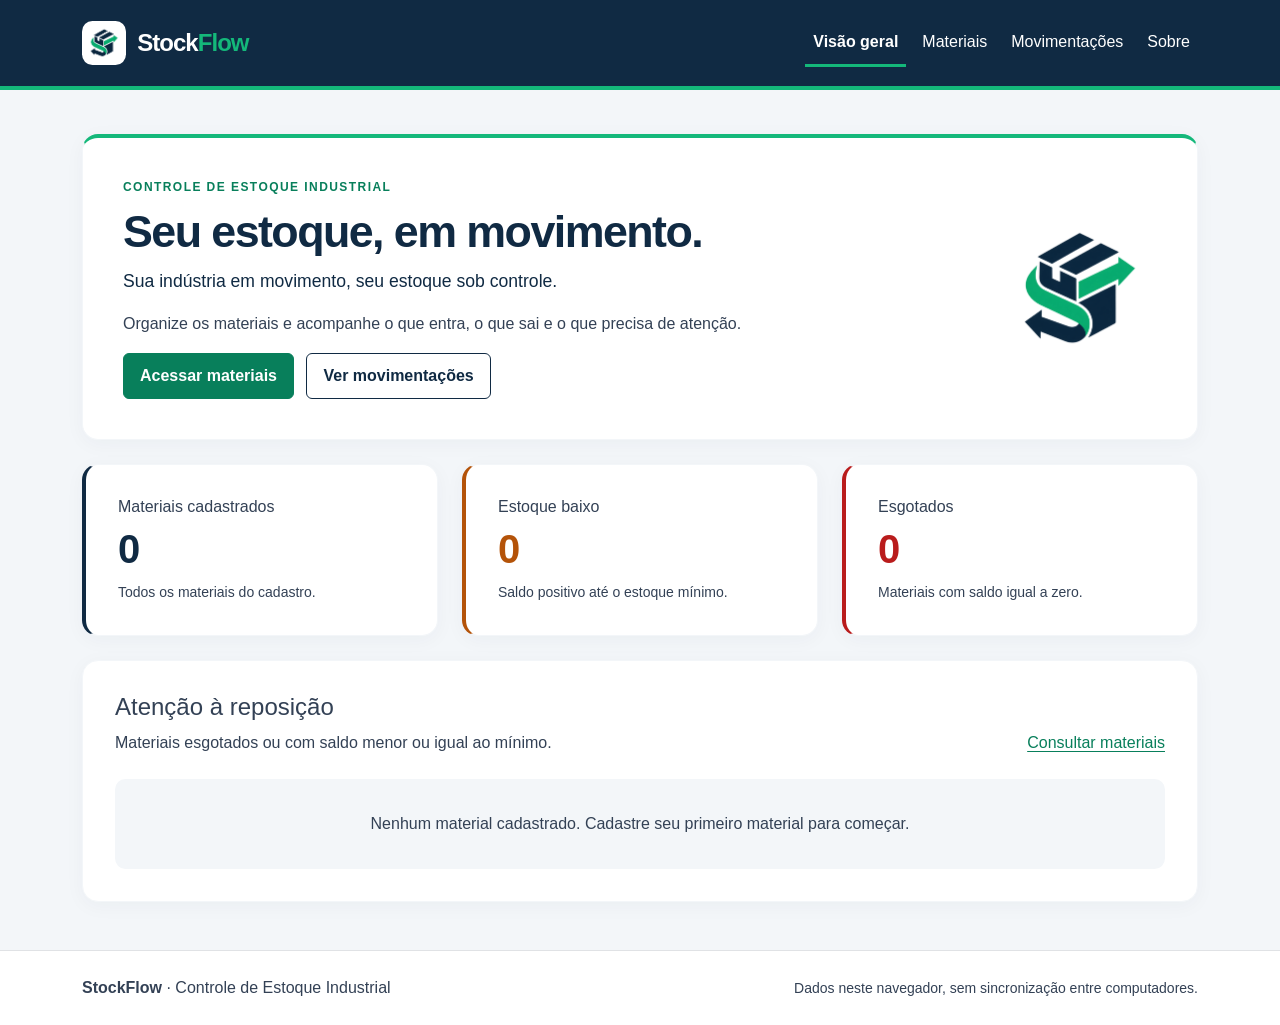
==== index.html @ 012e8b85 "feat: adiciona indicadores, alertas e carrossel de recursos" ====
<!DOCTYPE html>
<html lang="pt-BR">
<head>
    <meta charset="UTF-8">
    <meta name="viewport" content="width=device-width, initial-scale=1.0">
    <meta name="description" content="StockFlow: acompanhe os materiais e as necessidades de reposição do estoque industrial.">
    <title>Visão geral | StockFlow</title>
    <link rel="icon" type="image/png" href="images/symbol-stockflow.png">
    <link href="https://cdn.jsdelivr.net/npm/bootstrap@5.3.8/dist/css/bootstrap.min.css" rel="stylesheet" integrity="sha384-sRIl4kxILFvY47J16cr9ZwB07vP4J8+LH7qKQnuqkuIAvNWLzeN8tE5YBujZqJLB" crossorigin="anonymous">
    <link rel="stylesheet" href="style.css">
    <script src="https://cdn.jsdelivr.net/npm/bootstrap@5.3.8/dist/js/bootstrap.bundle.min.js" integrity="sha384-FKyoEForCGlyvwx9Hj09JcYn3nv7wiPVlz7YYwJrWVcXK/BmnVDxM+D2scQbITxI" crossorigin="anonymous" defer></script>
    <script src="script.js" defer></script>
</head>
<body>
    <a class="atalho-conteudo" href="#conteudo">Ir para o conteúdo</a>
    <header class="cabecalho">
        <nav class="navbar navbar-expand-md" data-bs-theme="dark" aria-label="Navegação principal">
            <div class="container">
                <a class="navbar-brand marca" href="index.html" aria-label="StockFlow: página inicial">
                    <img src="images/symbol-stockflow.png" alt="" width="44" height="44">
                    <span>Stock<span class="marca-destaque">Flow</span></span>
                </a>
                <button class="navbar-toggler" type="button" data-bs-toggle="collapse" data-bs-target="#menu-principal" aria-controls="menu-principal" aria-expanded="false" aria-label="Abrir ou fechar menu">
                    <span class="navbar-toggler-icon"></span>
                </button>
                <div class="collapse navbar-collapse" id="menu-principal">
                    <ul class="navbar-nav ms-auto gap-md-2">
                        <li class="nav-item"><a class="nav-link" href="index.html">Visão geral</a></li>
                        <li class="nav-item"><a class="nav-link" href="materials.html">Materiais</a></li>
                        <li class="nav-item"><a class="nav-link" href="movements.html">Movimentações</a></li>
                        <li class="nav-item"><a class="nav-link" href="about.html">Sobre</a></li>
                    </ul>
                </div>
            </div>
        </nav>
    </header>
    <main class="container conteudo-principal" id="conteudo" tabindex="-1">
        <div class="mensagem mb-4" id="mensagem-sistema" role="alert" hidden></div>
        <noscript><p class="mensagem mensagem-erro">Ative o JavaScript para utilizar os formulários e consultar o estoque. O menu em telas pequenas também depende de JavaScript.</p></noscript>
        <section class="painel apresentacao mb-4" aria-labelledby="titulo-pagina">
            <div>
                <p class="identificador">Controle de estoque industrial</p>
                <h1 id="titulo-pagina">Seu estoque, em movimento.</h1>
                <p class="slogan">Sua indústria em movimento, seu estoque sob controle.</p>
                <p class="texto-secundario">Organize os materiais e acompanhe o que entra, o que sai e o que precisa de atenção.</p>
                <a class="btn btn-primary" href="materials.html">Acessar materiais</a>
                <a class="btn btn-outline-primary ms-sm-2" href="movements.html">Ver movimentações</a>
            </div>
            <img class="simbolo-apresentacao" src="images/symbol-stockflow.png" alt="" width="156" height="156">
        </section>
        <section class="row g-4 mb-4" aria-label="Indicadores de materiais">
            <div class="col-md-4">
                <article class="painel indicador h-100">
                    <h2 class="h6">Materiais cadastrados</h2>
                    <p class="valor-indicador" id="total-materiais">0</p>
                    <p class="small mb-0">Todos os materiais do cadastro.</p>
                </article>
            </div>
            <div class="col-md-4">
                <article class="painel indicador indicador-alerta h-100">
                    <h2 class="h6">Estoque baixo</h2>
                    <p class="valor-indicador" id="total-baixos">0</p>
                    <p class="small mb-0">Saldo positivo até o estoque mínimo.</p>
                </article>
            </div>
            <div class="col-md-4">
                <article class="painel indicador indicador-erro h-100">
                    <h2 class="h6">Esgotados</h2>
                    <p class="valor-indicador" id="total-esgotados">0</p>
                    <p class="small mb-0">Materiais com saldo igual a zero.</p>
                </article>
            </div>
        </section>
        <section class="painel" aria-labelledby="titulo-acompanhamento">
            <div class="cabecalho-painel">
                <div>
                    <h2 class="h4" id="titulo-acompanhamento">Atenção à reposição</h2>
                    <p class="texto-secundario mb-0">Materiais esgotados ou com saldo menor ou igual ao mínimo.</p>
                </div>
                <a href="materials.html">Consultar materiais</a>
            </div>
            <p class="estado-vazio" id="vazio-reposicao">Nenhum material cadastrado. Cadastre seu primeiro material para começar.</p>
            <div class="table-responsive" id="tabela-reposicao" role="region" aria-label="Materiais que precisam de reposição; role horizontalmente em telas pequenas" tabindex="0" hidden>
                <table class="table align-middle mb-0">
                    <caption class="visually-hidden">Materiais com necessidade de reposição, com suas respectivas unidades.</caption>
                    <thead>
                        <tr>
                            <th scope="col">Código</th>
                            <th scope="col">Material</th>
                            <th scope="col" class="text-end">Saldo</th>
                            <th scope="col" class="text-end">Mínimo</th>
                            <th scope="col">Unidade</th>
                            <th scope="col">Situação</th>
                        </tr>
                    </thead>
                    <tbody id="lista-reposicao"></tbody>
                </table>
            </div>
        </section>
    </main>
    <footer class="rodape">
        <div class="container rodape-conteudo">
            <p class="mb-0"><strong>StockFlow</strong> · Controle de Estoque Industrial</p>
            <p class="small mb-0">Dados neste navegador, sem sincronização entre computadores.</p>
        </div>
    </footer>
</body>
</html>
---- style.css ----
:root {
    --cor-primaria: #102A43;
    --cor-destaque: #14B87A;
    --cor-botao: #087F5B;
    --cor-superficie: #FFFFFF;
    --cor-fundo: #F3F6F9;
    --cor-texto: #334155;
    --cor-alerta: #B45309;
    --cor-erro: #B91C1C;
}

body {
    display: flex;
    flex-direction: column;
    min-height: 100vh;
    margin: 0;
    background-color: var(--cor-fundo);
    color: var(--cor-texto);
    font-family: Arial, Helvetica, sans-serif;
    line-height: 1.6;
}

main {
    flex: 1;
}

h1,
h2,
h3 {
    color: var(--cor-primaria);
    font-weight: 700;
}

h1 {
    font-size: clamp(2rem, 4vw, 2.8rem);
    letter-spacing: -0.035em;
}

a {
    color: var(--cor-botao);
    text-underline-offset: 0.2em;
}

a:hover {
    color: var(--cor-primaria);
}

/* O foco precisa continuar visível em links, botões e campos. */
a:focus-visible,
button:focus-visible,
input:focus-visible,
select:focus-visible,
textarea:focus-visible,
[tabindex="0"]:focus-visible {
    outline: 3px solid var(--cor-primaria);
    outline-offset: 4px;
}

.cabecalho {
    background-color: var(--cor-primaria);
    border-bottom: 4px solid var(--cor-destaque);
}

.navbar {
    min-height: 86px;
}

.marca {
    display: inline-flex;
    align-items: center;
    gap: 0.7rem;
    color: var(--cor-superficie);
    font-size: 1.5rem;
    font-weight: 700;
    letter-spacing: -0.04em;
}

.marca img {
    padding: 0.2rem;
    background-color: var(--cor-superficie);
    border-radius: 0.65rem;
    object-fit: contain;
}

.marca-destaque {
    color: var(--cor-destaque);
}

.cabecalho .nav-link {
    padding: 0.6rem 0.85rem;
    color: var(--cor-superficie);
    border-bottom: 3px solid transparent;
}

.cabecalho .nav-link:hover,
.cabecalho .nav-link.active {
    color: var(--cor-superficie);
    border-bottom-color: var(--cor-destaque);
}

.cabecalho .nav-link.active {
    font-weight: 700;
}

.cabecalho a:focus-visible,
.cabecalho button:focus-visible {
    outline-color: var(--cor-superficie);
}

.conteudo-principal {
    padding-top: 2.75rem;
    padding-bottom: 3rem;
}

.titulo-secao {
    margin-bottom: 1.75rem;
}

.painel {
    padding: 2rem;
    background-color: var(--cor-superficie);
    border: 1px solid var(--cor-fundo);
    border-radius: 1rem;
    box-shadow: 0 4px 20px color-mix(in srgb, var(--cor-primaria) 4%, transparent);
}

.apresentacao {
    display: flex;
    align-items: center;
    justify-content: space-between;
    gap: 2rem;
    padding: 2.5rem;
    border-top: 4px solid var(--cor-destaque);
}

.apresentacao > div {
    max-width: 740px;
}

.simbolo-apresentacao {
    flex-shrink: 0;
    object-fit: contain;
}

.identificador {
    margin-bottom: 0.5rem;
    color: var(--cor-botao);
    font-size: 0.75rem;
    font-weight: 700;
    letter-spacing: 0.12em;
    text-transform: uppercase;
}

.slogan {
    color: var(--cor-primaria);
    font-size: 1.1rem;
}

.texto-secundario,
.form-text {
    color: var(--cor-texto);
}

.btn-primary {
    --bs-btn-color: var(--cor-superficie);
    --bs-btn-bg: var(--cor-botao);
    --bs-btn-border-color: var(--cor-botao);
    --bs-btn-hover-color: var(--cor-superficie);
    --bs-btn-hover-bg: var(--cor-primaria);
    --bs-btn-hover-border-color: var(--cor-primaria);
    --bs-btn-active-color: var(--cor-superficie);
    --bs-btn-active-bg: var(--cor-primaria);
    --bs-btn-active-border-color: var(--cor-primaria);
}

.btn-outline-primary {
    --bs-btn-color: var(--cor-primaria);
    --bs-btn-border-color: var(--cor-primaria);
    --bs-btn-hover-color: var(--cor-superficie);
    --bs-btn-hover-bg: var(--cor-primaria);
    --bs-btn-hover-border-color: var(--cor-primaria);
    --bs-btn-active-color: var(--cor-superficie);
    --bs-btn-active-bg: var(--cor-primaria);
    --bs-btn-active-border-color: var(--cor-primaria);
}

.btn {
    padding: 0.65rem 1rem;
    font-weight: 600;
}

.btn-sm {
    padding: 0.35rem 0.75rem;
}

.logomarca-completa {
    display: block;
    width: 100%;
    max-width: 600px;
    height: auto;
    margin-bottom: 2rem;
}

.numero-secao {
    margin-bottom: 0.5rem;
    color: var(--cor-botao);
    font-size: 1.5rem;
    font-weight: 700;
}

/* Mensagens e situações combinam texto com cor. */
.mensagem {
    padding: 1rem 1.25rem;
    border: 1px solid currentColor;
    border-radius: 0.6rem;
    background-color: var(--cor-superficie);
    overflow-wrap: anywhere;
}

.mensagem-erro {
    color: var(--cor-erro);
}

.mensagem-sucesso {
    color: var(--cor-botao);
}

.cabecalho-painel {
    display: flex;
    align-items: flex-end;
    justify-content: space-between;
    gap: 1.5rem;
    flex-wrap: wrap;
    margin-bottom: 1.5rem;
}

.campo-pesquisa {
    width: 100%;
    max-width: 340px;
}

.estado-vazio {
    margin: 0;
    padding: 2rem 1rem;
    background-color: var(--cor-fundo);
    border-radius: 0.65rem;
    text-align: center;
}

.table {
    --bs-table-color: var(--cor-texto);
    --bs-table-bg: var(--cor-superficie);
    --bs-table-border-color: var(--cor-fundo);
    min-width: 760px;
}

.table thead th {
    padding: 0.9rem;
    background-color: var(--cor-fundo);
    color: var(--cor-primaria);
    white-space: nowrap;
    font-size: 0.85rem;
}

.table td {
    padding: 1rem 0.9rem;
    max-width: 300px;
    overflow-wrap: anywhere;
}

.situacao {
    display: inline-block;
    padding: 0.2rem 0.65rem;
    border: 1px solid currentColor;
    border-radius: 2rem;
    font-size: 0.8rem;
    font-weight: 700;
    white-space: nowrap;
}

.situacao-disponivel {
    color: var(--cor-botao);
}

.situacao-baixo {
    color: var(--cor-alerta);
}

.situacao-esgotado {
    color: var(--cor-erro);
}

.form-label {
    color: var(--cor-primaria);
    font-weight: 600;
}

.form-control,
.form-select {
    padding: 0.65rem 0.8rem;
    color: var(--cor-texto);
    border-color: color-mix(in srgb, var(--cor-texto) 40%, var(--cor-superficie));
}

.form-control:focus,
.form-select:focus {
    border-color: var(--cor-botao);
    box-shadow: 0 0 0 0.2rem color-mix(in srgb, var(--cor-botao) 18%, transparent);
}

.rodape {
    padding: 1.5rem 0;
    background-color: var(--cor-superficie);
    border-top: 1px solid color-mix(in srgb, var(--cor-texto) 15%, transparent);
}

.indicador {
    border-left: 4px solid var(--cor-primaria);
}

.valor-indicador {
    margin: 0.5rem 0;
    color: var(--cor-primaria);
    font-size: 2.5rem;
    font-weight: 700;
    line-height: 1.2;
}

.indicador-alerta {
    border-left-color: var(--cor-alerta);
}

.indicador-alerta .valor-indicador {
    color: var(--cor-alerta);
}

.indicador-erro {
    border-left-color: var(--cor-erro);
}

.indicador-erro .valor-indicador {
    color: var(--cor-erro);
}

.slide-recurso {
    display: flex;
    flex-direction: column;
    justify-content: center;
    min-height: 245px;
    padding: 2rem;
    background-color: var(--cor-fundo);
    border-left: 4px solid var(--cor-destaque);
    border-radius: 0.75rem;
}

.slide-recurso p:last-child {
    max-width: 760px;
    margin-bottom: 0;
}

.controles-carrossel {
    display: flex;
    align-items: center;
    justify-content: space-between;
    gap: 1rem;
    margin-top: 1.25rem;
}

.rodape-conteudo {
    display: flex;
    justify-content: space-between;
    align-items: center;
    gap: 1rem;
    flex-wrap: wrap;
}

.atalho-conteudo {
    position: fixed;
    top: 1rem;
    left: 1rem;
    z-index: 1100;
    padding: 0.75rem 1rem;
    background-color: var(--cor-superficie);
    color: var(--cor-primaria);
    transform: translateY(-200%);
}

.atalho-conteudo:focus {
    transform: translateY(0);
}

@media (max-width: 767.98px) {
    .conteudo-principal {
        padding-top: 1.75rem;
        padding-bottom: 2rem;
    }

    .painel,
    .apresentacao {
        padding: 1.25rem;
    }

    .apresentacao {
        align-items: flex-start;
    }

    .simbolo-apresentacao {
        display: none;
    }

    .navbar-collapse {
        padding-top: 1rem;
        padding-bottom: 0.5rem;
    }

    .rodape-conteudo {
        flex-direction: column;
        align-items: flex-start;
        gap: 0.5rem;
    }
}

@media (max-width: 399.98px) {
    .apresentacao .btn {
        display: block;
        margin-top: 0.75rem;
    }
}
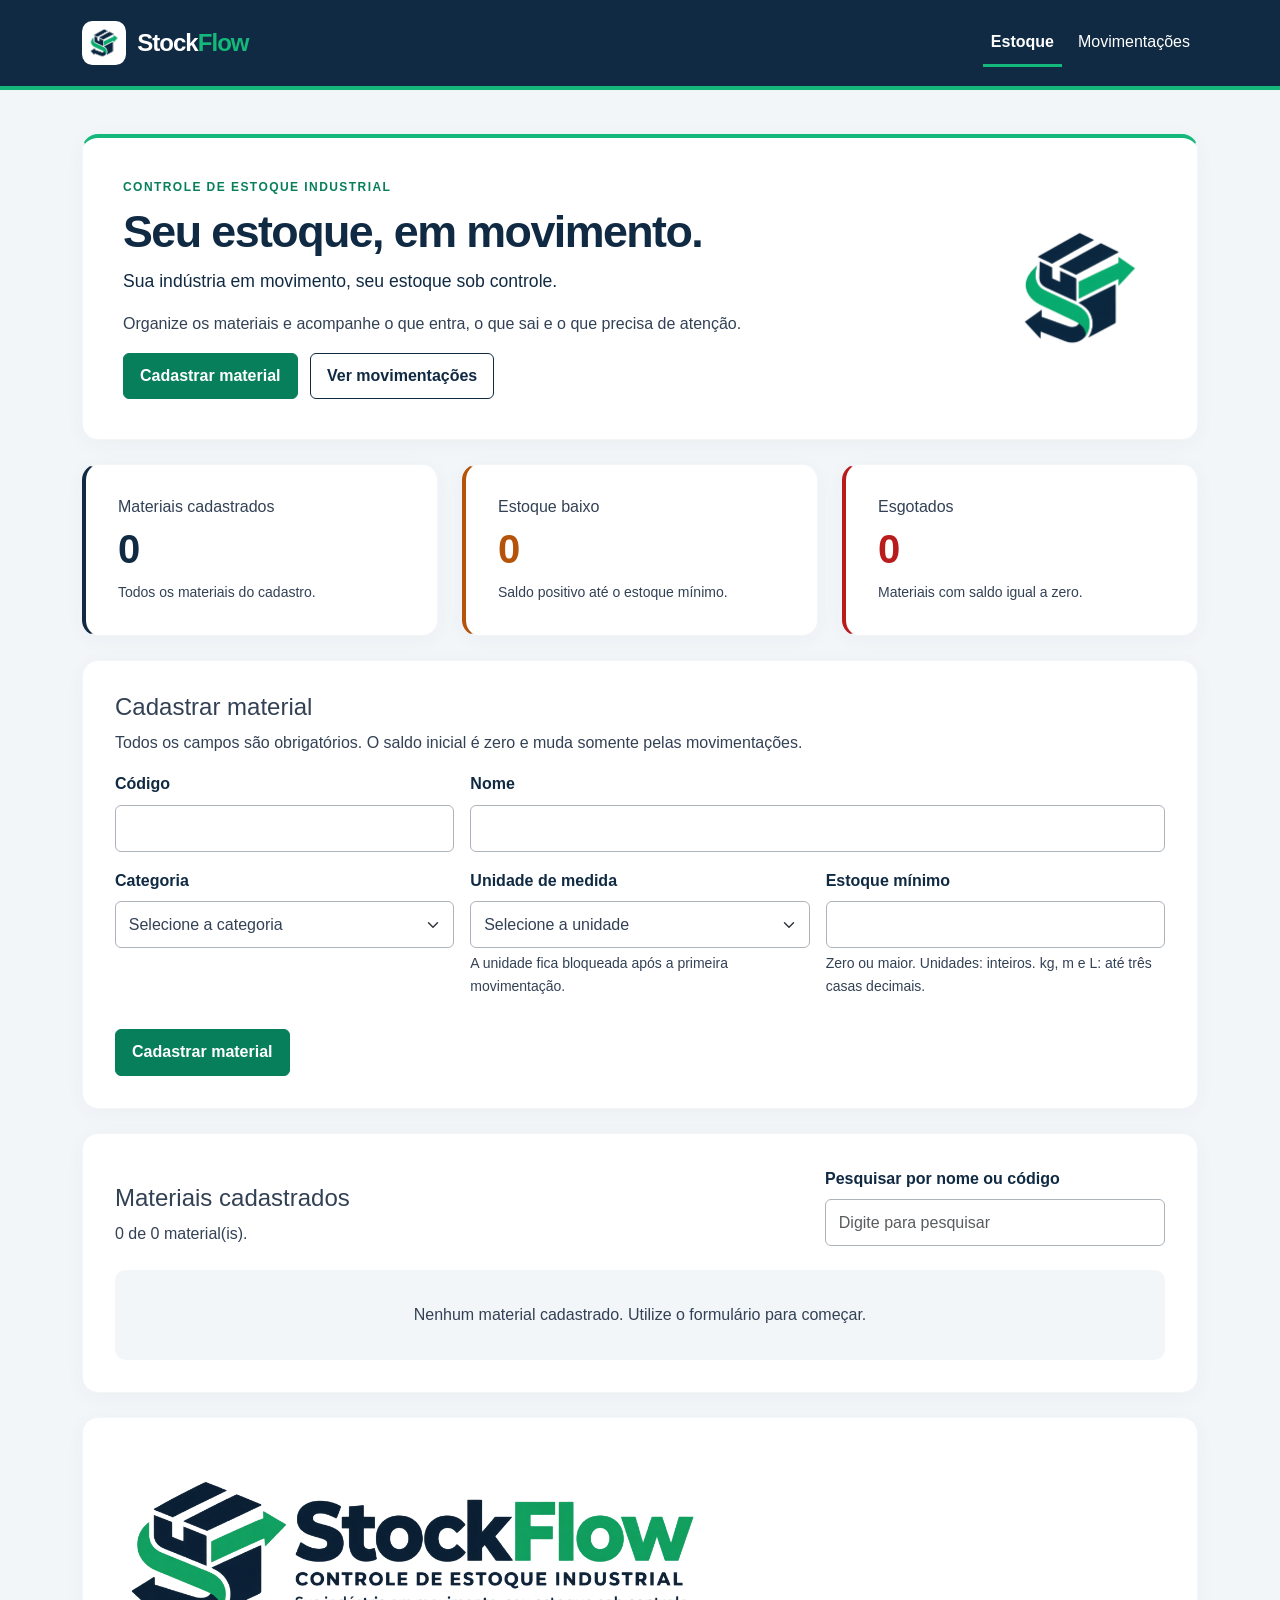
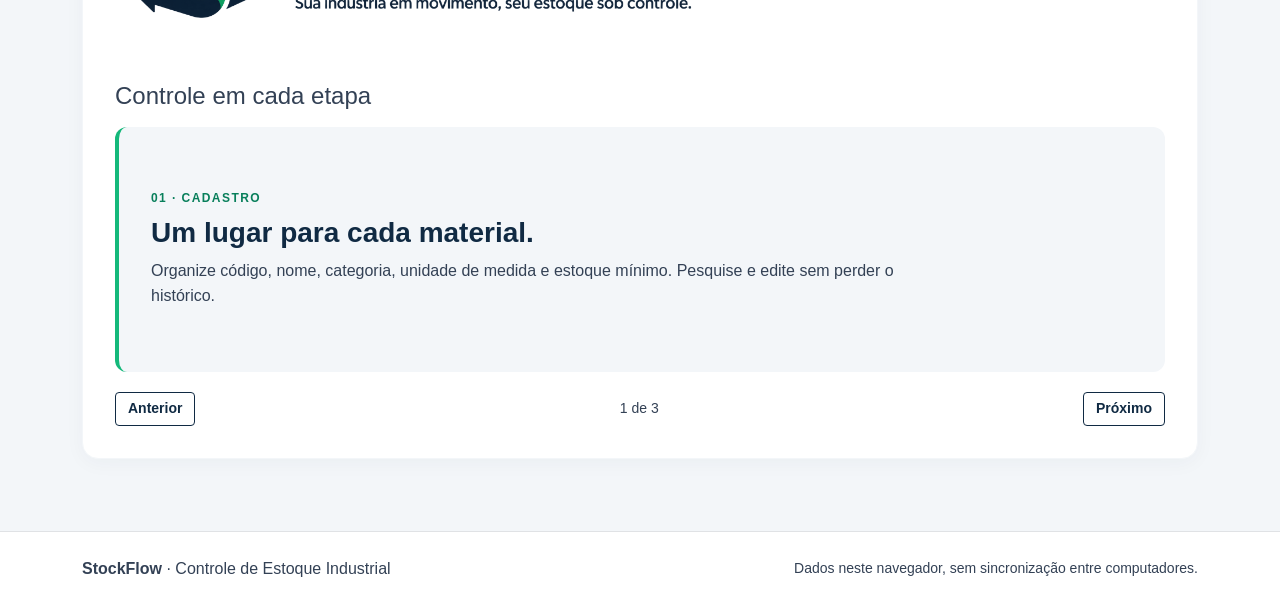
==== commit 42352b24: "refactor: reorganiza o sistema em duas páginas" ====
--- a/index.html
+++ b/index.html
@@ -4,7 +4,7 @@
     <meta charset="UTF-8">
     <meta name="viewport" content="width=device-width, initial-scale=1.0">
     <meta name="description" content="StockFlow: acompanhe os materiais e as necessidades de reposição do estoque industrial.">
-    <title>Visão geral | StockFlow</title>
+    <title>Estoque | StockFlow</title>
     <link rel="icon" type="image/png" href="images/symbol-stockflow.png">
     <link href="https://cdn.jsdelivr.net/npm/bootstrap@5.3.8/dist/css/bootstrap.min.css" rel="stylesheet" integrity="sha384-sRIl4kxILFvY47J16cr9ZwB07vP4J8+LH7qKQnuqkuIAvNWLzeN8tE5YBujZqJLB" crossorigin="anonymous">
     <link rel="stylesheet" href="style.css">
@@ -25,10 +25,8 @@
                 </button>
                 <div class="collapse navbar-collapse" id="menu-principal">
                     <ul class="navbar-nav ms-auto gap-md-2">
-                        <li class="nav-item"><a class="nav-link" href="index.html">Visão geral</a></li>
-                        <li class="nav-item"><a class="nav-link" href="materials.html">Materiais</a></li>
+                        <li class="nav-item"><a class="nav-link active" aria-current="page" href="index.html">Estoque</a></li>
                         <li class="nav-item"><a class="nav-link" href="movements.html">Movimentações</a></li>
-                        <li class="nav-item"><a class="nav-link" href="about.html">Sobre</a></li>
                     </ul>
                 </div>
             </div>
@@ -43,7 +41,7 @@
                 <h1 id="titulo-pagina">Seu estoque, em movimento.</h1>
                 <p class="slogan">Sua indústria em movimento, seu estoque sob controle.</p>
                 <p class="texto-secundario">Organize os materiais e acompanhe o que entra, o que sai e o que precisa de atenção.</p>
-                <a class="btn btn-primary" href="materials.html">Acessar materiais</a>
+                <a class="btn btn-primary" href="#cadastro">Cadastrar material</a>
                 <a class="btn btn-outline-primary ms-sm-2" href="movements.html">Ver movimentações</a>
             </div>
             <img class="simbolo-apresentacao" src="images/symbol-stockflow.png" alt="" width="156" height="156">
@@ -71,30 +69,119 @@
                 </article>
             </div>
         </section>
-        <section class="painel" aria-labelledby="titulo-acompanhamento">
+        <section class="painel mb-4" id="cadastro" aria-labelledby="titulo-cadastro">
+            <h2 class="h4" id="titulo-cadastro">Cadastrar material</h2>
+            <p class="texto-secundario">Todos os campos são obrigatórios. O saldo inicial é zero e muda somente pelas movimentações.</p>
+            <form id="formulario-material" novalidate>
+                <fieldset id="campos-material">
+                    <legend class="visually-hidden">Dados cadastrais do material</legend>
+                    <div class="row g-3">
+                        <div class="col-md-4">
+                            <label class="form-label" for="codigo-material">Código</label>
+                            <input class="form-control" id="codigo-material" name="codigo" type="text" maxlength="40" required>
+                        </div>
+                        <div class="col-md-8">
+                            <label class="form-label" for="nome-material">Nome</label>
+                            <input class="form-control" id="nome-material" name="nome" type="text" maxlength="120" required>
+                        </div>
+                        <div class="col-md-4">
+                            <label class="form-label" for="categoria-material">Categoria</label>
+                            <select class="form-select" id="categoria-material" name="categoria" required>
+                                <option value="">Selecione a categoria</option>
+                                <option value="materia-prima">Matéria-prima</option>
+                                <option value="componentes">Componentes</option>
+                                <option value="embalagens">Embalagens</option>
+                                <option value="consumo">Materiais de consumo</option>
+                            </select>
+                        </div>
+                        <div class="col-md-4">
+                            <label class="form-label" for="unidade-material">Unidade de medida</label>
+                            <select class="form-select" id="unidade-material" name="unidade" aria-describedby="ajuda-unidade" required>
+                                <option value="">Selecione a unidade</option>
+                                <option value="un">Unidade (un)</option>
+                                <option value="kg">Quilograma (kg)</option>
+                                <option value="m">Metro (m)</option>
+                                <option value="l">Litro (L)</option>
+                            </select>
+                            <p class="form-text" id="ajuda-unidade">A unidade fica bloqueada após a primeira movimentação.</p>
+                        </div>
+                        <div class="col-md-4">
+                            <label class="form-label" for="minimo-material">Estoque mínimo</label>
+                            <input class="form-control" id="minimo-material" name="estoqueMinimo" type="text" inputmode="decimal" maxlength="24" aria-describedby="ajuda-minimo" required>
+                            <p class="form-text" id="ajuda-minimo">Zero ou maior. Unidades: inteiros. kg, m e L: até três casas decimais.</p>
+                        </div>
+                    </div>
+                    <p class="mensagem mensagem-erro mt-3" id="erro-material" role="alert" hidden></p>
+                    <div class="d-flex gap-2 flex-wrap mt-3">
+                        <button class="btn btn-primary" id="salvar-material" type="submit">Cadastrar material</button>
+                        <button class="btn btn-outline-primary" id="cancelar-edicao" type="button" hidden>Cancelar edição</button>
+                    </div>
+                </fieldset>
+            </form>
+        </section>
+        <section class="painel mb-4" aria-labelledby="titulo-lista">
             <div class="cabecalho-painel">
                 <div>
-                    <h2 class="h4" id="titulo-acompanhamento">Atenção à reposição</h2>
-                    <p class="texto-secundario mb-0">Materiais esgotados ou com saldo menor ou igual ao mínimo.</p>
+                    <h2 class="h4" id="titulo-lista">Materiais cadastrados</h2>
+                    <p class="texto-secundario mb-0" id="resumo-materiais" role="status"></p>
                 </div>
-                <a href="materials.html">Consultar materiais</a>
+                <div class="campo-pesquisa">
+                    <label class="form-label" for="pesquisa-material">Pesquisar por nome ou código</label>
+                    <input class="form-control" id="pesquisa-material" type="search" placeholder="Digite para pesquisar" autocomplete="off">
+                </div>
             </div>
-            <p class="estado-vazio" id="vazio-reposicao">Nenhum material cadastrado. Cadastre seu primeiro material para começar.</p>
-            <div class="table-responsive" id="tabela-reposicao" role="region" aria-label="Materiais que precisam de reposição; role horizontalmente em telas pequenas" tabindex="0" hidden>
+            <p class="estado-vazio" id="vazio-materiais">Nenhum material cadastrado. Utilize o formulário para começar.</p>
+            <div class="table-responsive" id="tabela-materiais" role="region" aria-label="Materiais cadastrados; role horizontalmente em telas pequenas" tabindex="0" hidden>
                 <table class="table align-middle mb-0">
-                    <caption class="visually-hidden">Materiais com necessidade de reposição, com suas respectivas unidades.</caption>
+                    <caption class="visually-hidden">Cadastro de materiais com saldo, estoque mínimo e situação.</caption>
                     <thead>
                         <tr>
                             <th scope="col">Código</th>
                             <th scope="col">Material</th>
+                            <th scope="col">Categoria</th>
+                            <th scope="col">Unidade</th>
+                            <th scope="col" class="text-end">Mínimo</th>
                             <th scope="col" class="text-end">Saldo</th>
-                            <th scope="col" class="text-end">Mínimo</th>
-                            <th scope="col">Unidade</th>
                             <th scope="col">Situação</th>
+                            <th scope="col">Ação</th>
                         </tr>
                     </thead>
-                    <tbody id="lista-reposicao"></tbody>
+                    <tbody id="lista-materiais"></tbody>
                 </table>
+            </div>
+        </section>
+        <section class="painel mb-4" aria-labelledby="titulo-recursos">
+            <img class="logomarca-completa" src="images/logo-stockflow.png" alt="StockFlow — Controle de Estoque Industrial. Sua indústria em movimento, seu estoque sob controle.">
+            <h2 class="h4 mb-3" id="titulo-recursos">Controle em cada etapa</h2>
+            <div class="carousel slide" id="carrossel-recursos" role="region" aria-roledescription="carrossel" aria-label="Recursos do StockFlow">
+                <div class="carousel-inner">
+                    <div class="carousel-item active" role="group" aria-roledescription="slide" aria-label="1 de 3: cadastro">
+                        <div class="slide-recurso">
+                            <p class="identificador">01 · Cadastro</p>
+                            <h3>Um lugar para cada material.</h3>
+                            <p>Organize código, nome, categoria, unidade de medida e estoque mínimo. Pesquise e edite sem perder o histórico.</p>
+                        </div>
+                    </div>
+                    <div class="carousel-item" role="group" aria-roledescription="slide" aria-label="2 de 3: movimentações">
+                        <div class="slide-recurso">
+                            <p class="identificador">02 · Movimentações</p>
+                            <h3>Saiba o que entra e o que sai.</h3>
+                            <p>Registre quantidades com data e hora automáticas. Saídas acima do saldo são bloqueadas para manter o estoque consistente.</p>
+                        </div>
+                    </div>
+                    <div class="carousel-item" role="group" aria-roledescription="slide" aria-label="3 de 3: alertas">
+                        <div class="slide-recurso">
+                            <p class="identificador">03 · Alertas</p>
+                            <h3>Reposição no momento certo.</h3>
+                            <p>Identifique materiais esgotados ou com estoque baixo na tabela de materiais. Cada situação combina texto e cor para facilitar a leitura.</p>
+                        </div>
+                    </div>
+                </div>
+                <div class="controles-carrossel">
+                    <button class="btn btn-outline-primary btn-sm" type="button" data-bs-target="#carrossel-recursos" data-bs-slide="prev">Anterior</button>
+                    <p class="small mb-0" id="status-carrossel" aria-live="polite" aria-atomic="true">1 de 3</p>
+                    <button class="btn btn-outline-primary btn-sm" type="button" data-bs-target="#carrossel-recursos" data-bs-slide="next">Próximo</button>
+                </div>
             </div>
         </section>
     </main>
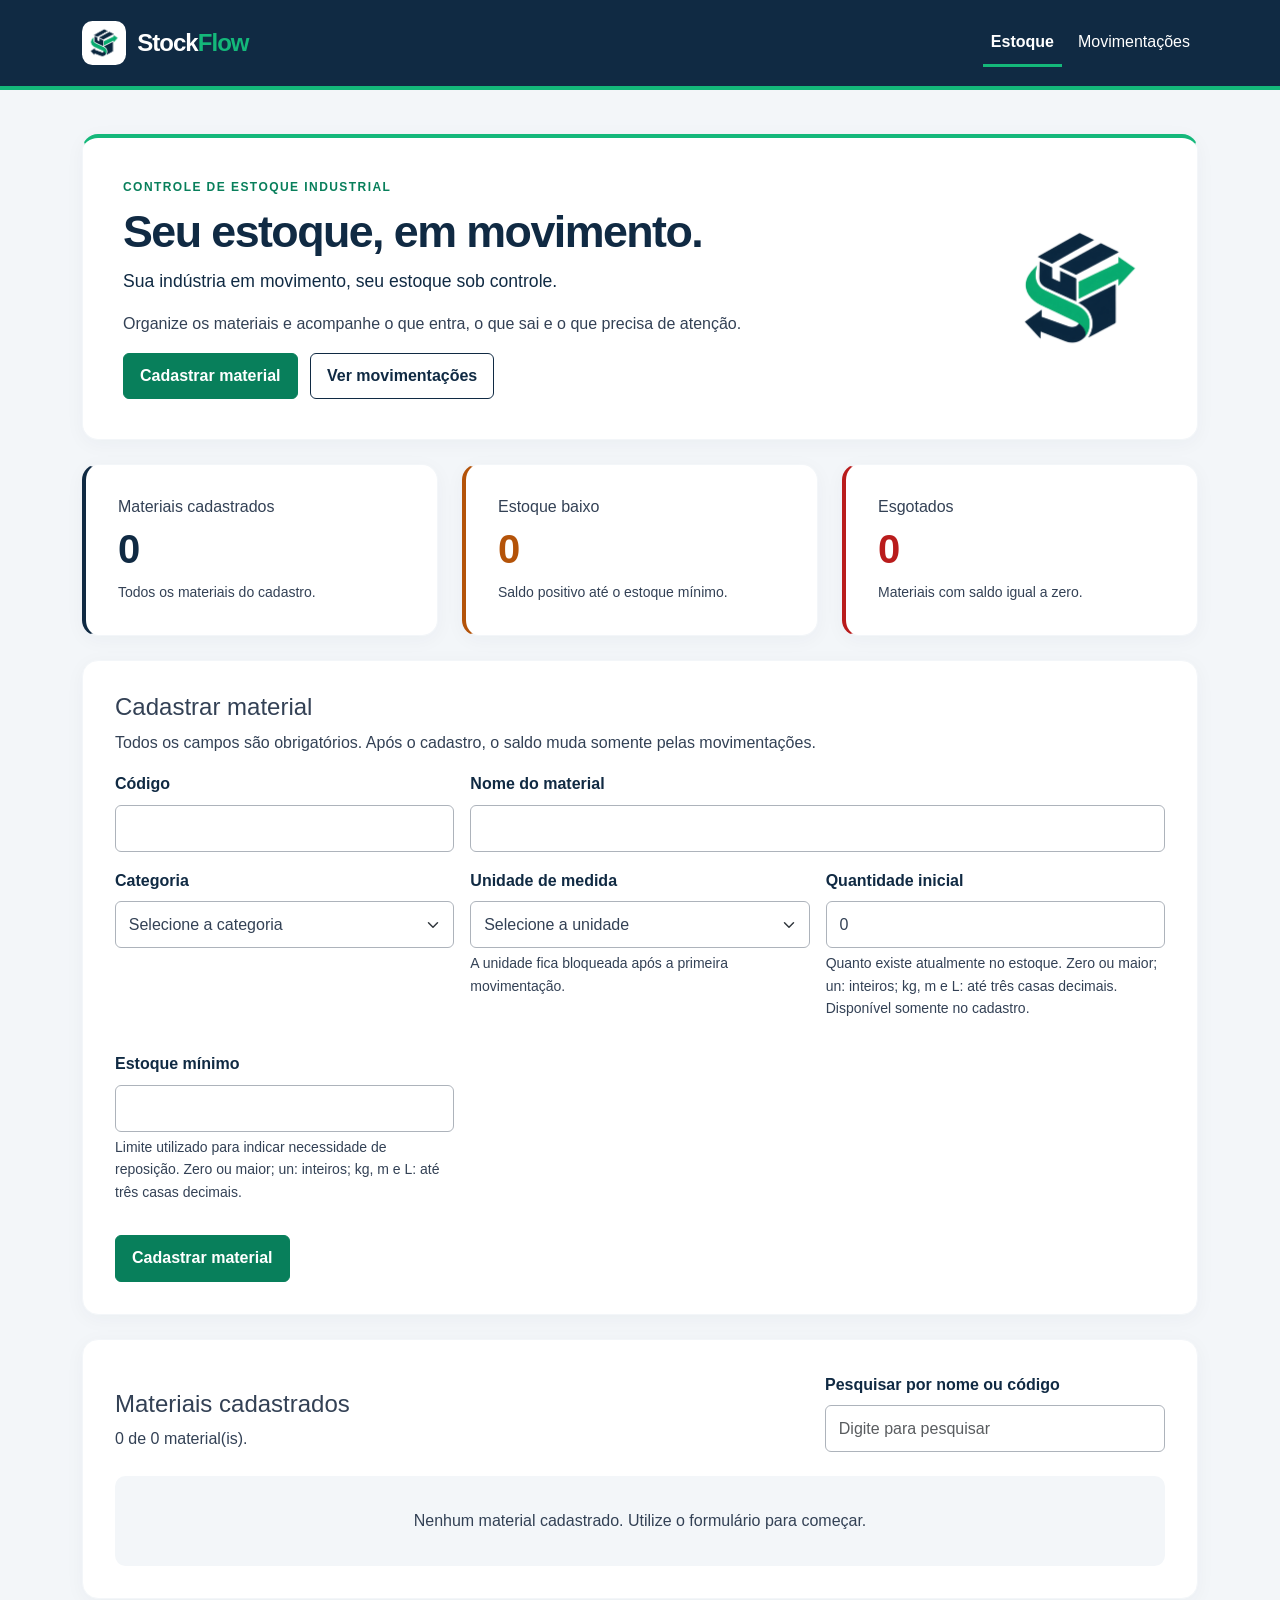
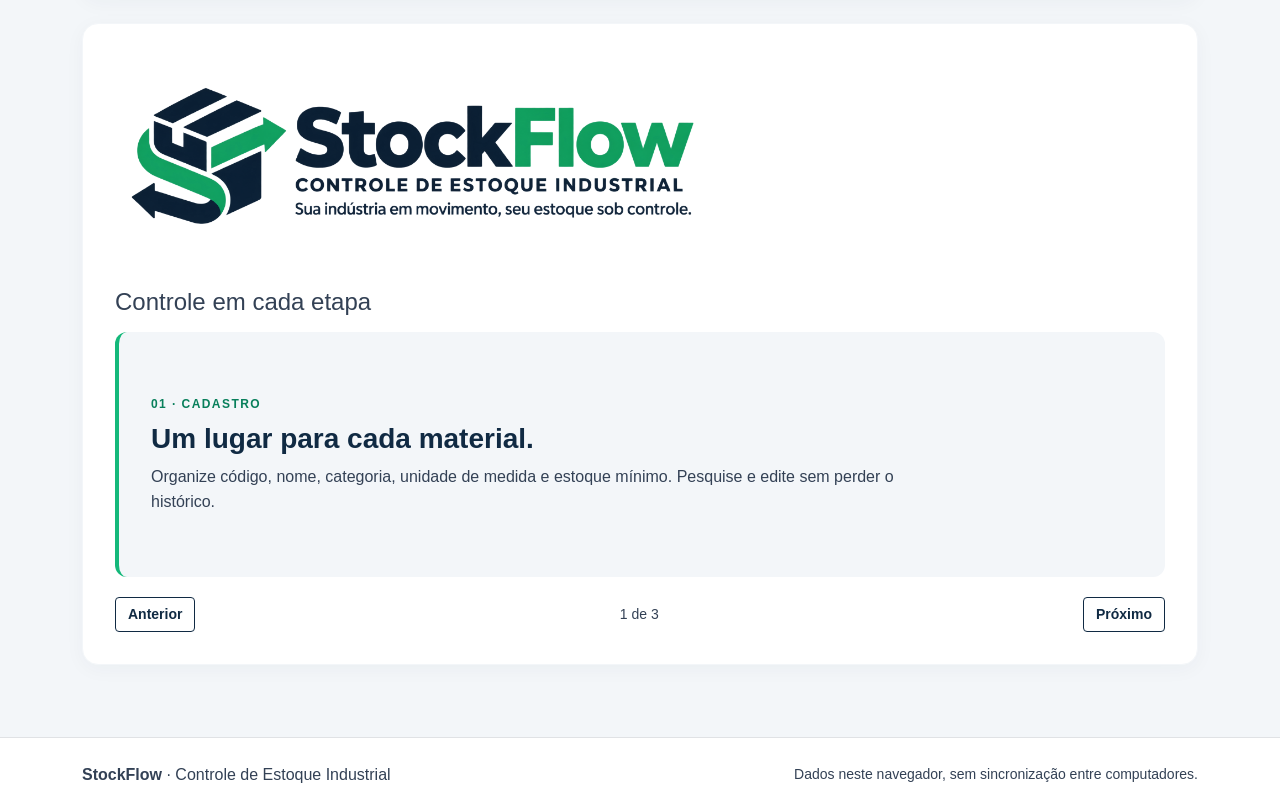
==== commit cf84fdff: "feat: amplia categorias e adiciona estoque inicial Preserva o formato em milésimos e salva cadastro " ====
--- a/index.html
+++ b/index.html
@@ -71,7 +71,7 @@
         </section>
         <section class="painel mb-4" id="cadastro" aria-labelledby="titulo-cadastro">
             <h2 class="h4" id="titulo-cadastro">Cadastrar material</h2>
-            <p class="texto-secundario">Todos os campos são obrigatórios. O saldo inicial é zero e muda somente pelas movimentações.</p>
+            <p class="texto-secundario">Todos os campos são obrigatórios. Após o cadastro, o saldo muda somente pelas movimentações.</p>
             <form id="formulario-material" novalidate>
                 <fieldset id="campos-material">
                     <legend class="visually-hidden">Dados cadastrais do material</legend>
@@ -81,17 +81,25 @@
                             <input class="form-control" id="codigo-material" name="codigo" type="text" maxlength="40" required>
                         </div>
                         <div class="col-md-8">
-                            <label class="form-label" for="nome-material">Nome</label>
+                            <label class="form-label" for="nome-material">Nome do material</label>
                             <input class="form-control" id="nome-material" name="nome" type="text" maxlength="120" required>
                         </div>
                         <div class="col-md-4">
                             <label class="form-label" for="categoria-material">Categoria</label>
                             <select class="form-select" id="categoria-material" name="categoria" required>
                                 <option value="">Selecione a categoria</option>
-                                <option value="materia-prima">Matéria-prima</option>
-                                <option value="componentes">Componentes</option>
+                                <option value="materia-prima">Matérias-primas</option>
+                                <option value="componentes">Peças e componentes</option>
+                                <option value="ferramentas">Ferramentas e acessórios</option>
+                                <option value="seguranca">EPI e segurança</option>
+                                <option value="eletricos">Materiais elétricos</option>
+                                <option value="hidraulicos">Materiais hidráulicos e pneumáticos</option>
+                                <option value="limpeza">Limpeza e higiene</option>
+                                <option value="manutencao">Lubrificantes e produtos de manutenção</option>
                                 <option value="embalagens">Embalagens</option>
+                                <option value="escritorio">Materiais de escritório</option>
                                 <option value="consumo">Materiais de consumo</option>
+                                <option value="outros">Outros</option>
                             </select>
                         </div>
                         <div class="col-md-4">
@@ -106,9 +114,14 @@
                             <p class="form-text" id="ajuda-unidade">A unidade fica bloqueada após a primeira movimentação.</p>
                         </div>
                         <div class="col-md-4">
+                            <label class="form-label" for="inicial-material">Quantidade inicial</label>
+                            <input class="form-control" id="inicial-material" name="quantidadeInicial" type="text" inputmode="decimal" maxlength="24" value="0" aria-describedby="ajuda-inicial" required>
+                            <p class="form-text" id="ajuda-inicial">Quanto existe atualmente no estoque. Zero ou maior; un: inteiros; kg, m e L: até três casas decimais. Disponível somente no cadastro.</p>
+                        </div>
+                        <div class="col-md-4">
                             <label class="form-label" for="minimo-material">Estoque mínimo</label>
                             <input class="form-control" id="minimo-material" name="estoqueMinimo" type="text" inputmode="decimal" maxlength="24" aria-describedby="ajuda-minimo" required>
-                            <p class="form-text" id="ajuda-minimo">Zero ou maior. Unidades: inteiros. kg, m e L: até três casas decimais.</p>
+                            <p class="form-text" id="ajuda-minimo">Limite utilizado para indicar necessidade de reposição. Zero ou maior; un: inteiros; kg, m e L: até três casas decimais.</p>
                         </div>
                     </div>
                     <p class="mensagem mensagem-erro mt-3" id="erro-material" role="alert" hidden></p>
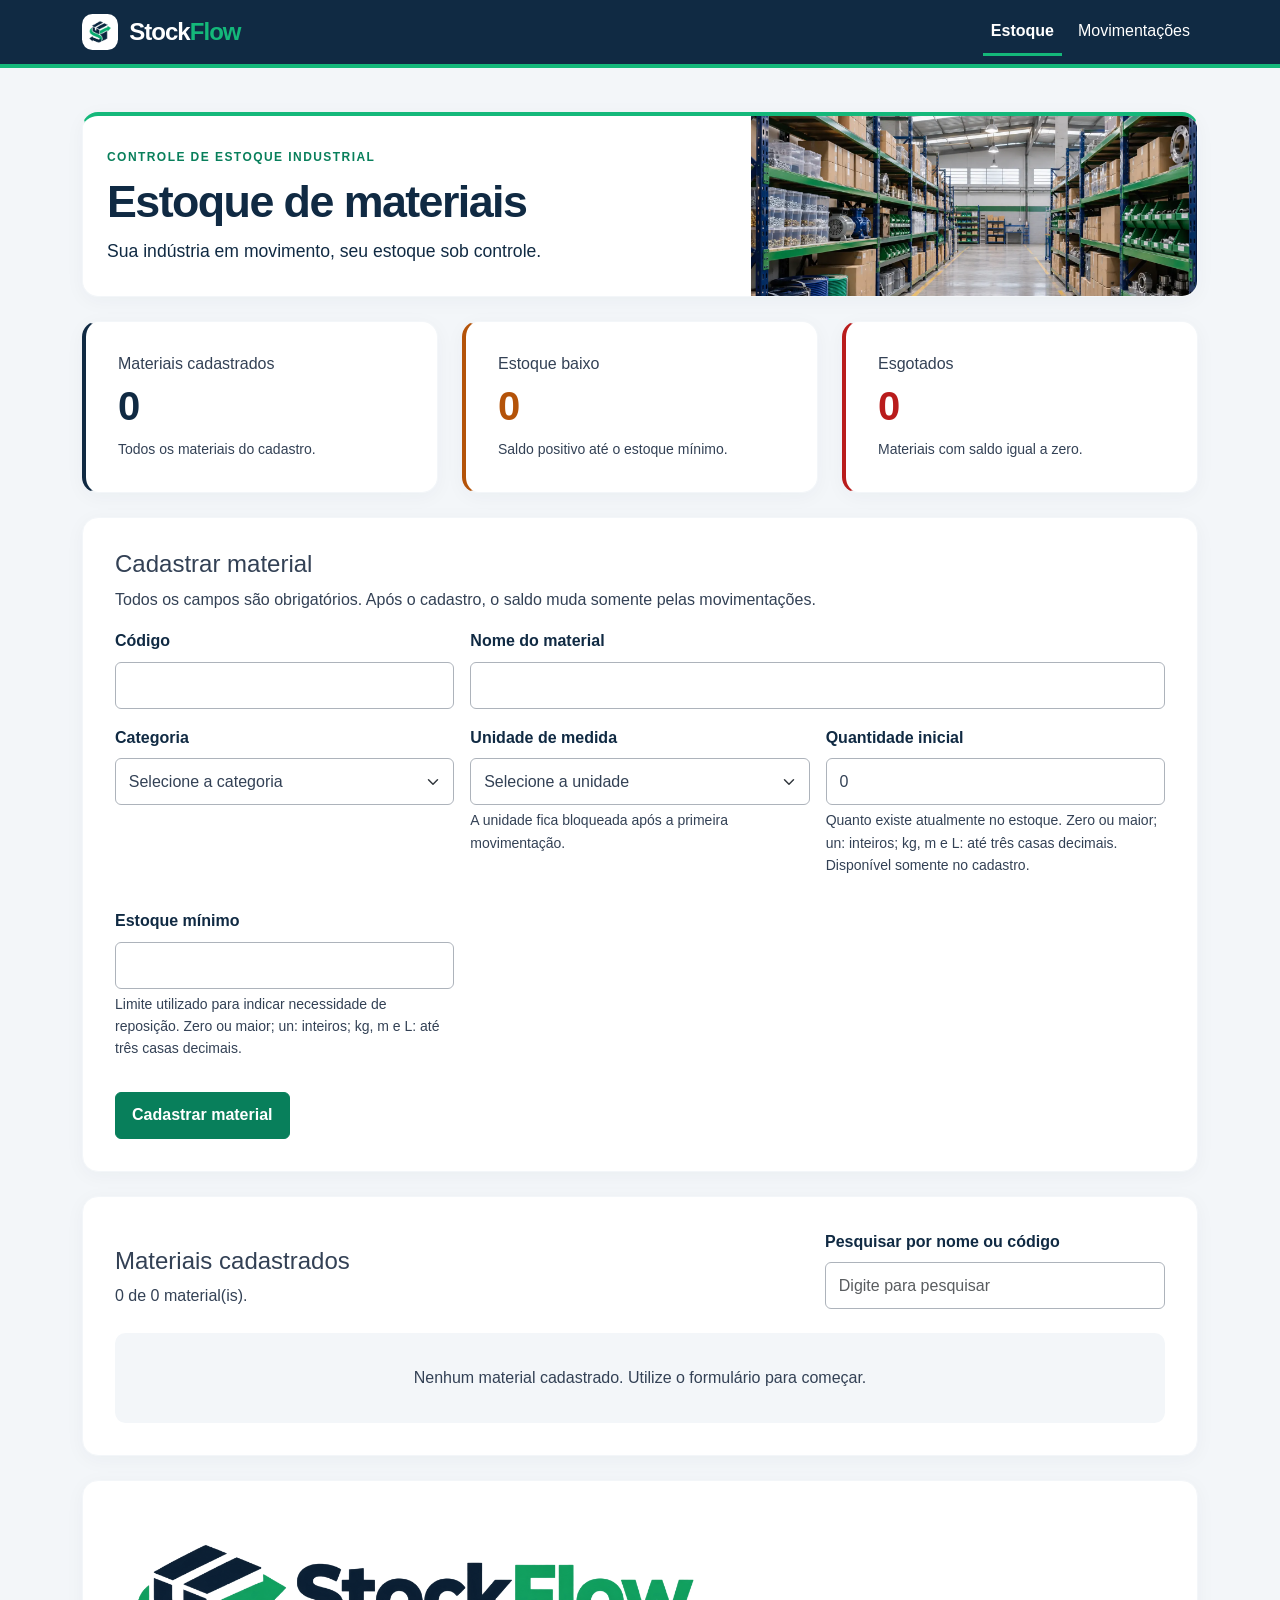
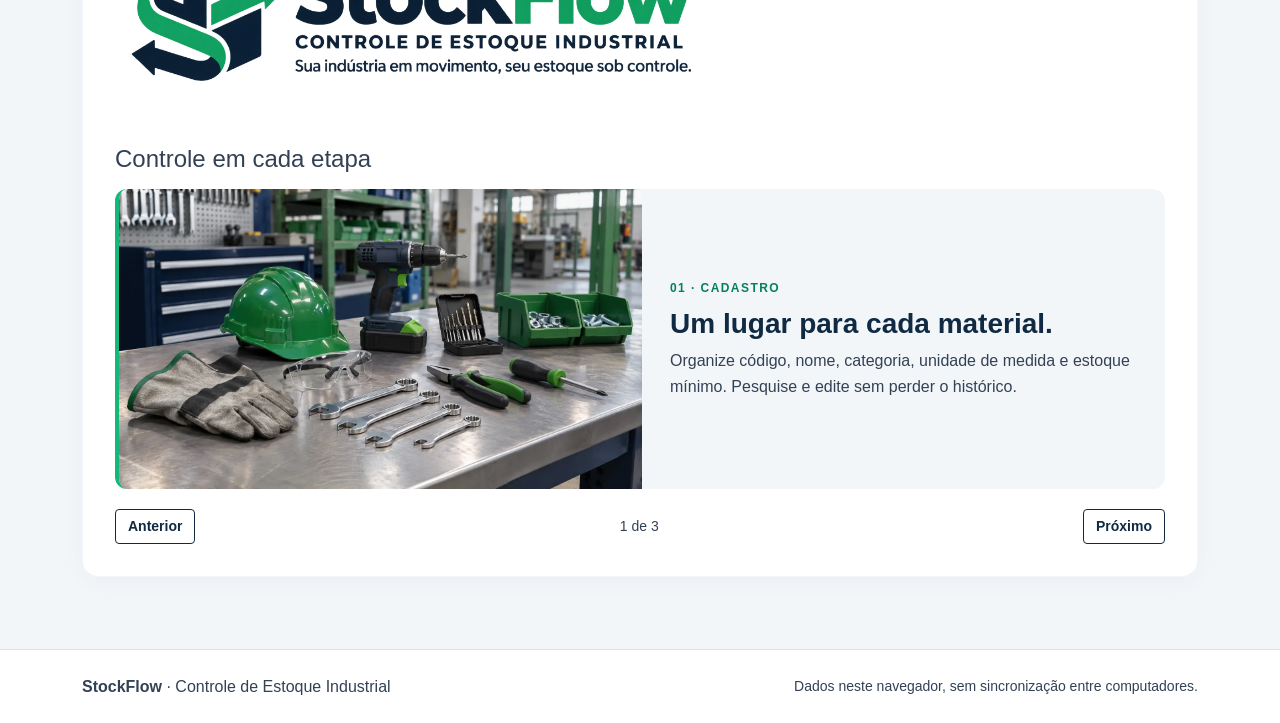
==== commit 71a5ed80: "feat: atualiza controle de estoque e apresentação visual" ====
--- a/index.html
+++ b/index.html
@@ -13,11 +13,12 @@
 </head>
 <body>
     <a class="atalho-conteudo" href="#conteudo">Ir para o conteúdo</a>
+    <!-- Cabeçalho compartilhado: marca e navegação entre as duas páginas. -->
     <header class="cabecalho">
         <nav class="navbar navbar-expand-md" data-bs-theme="dark" aria-label="Navegação principal">
             <div class="container">
                 <a class="navbar-brand marca" href="index.html" aria-label="StockFlow: página inicial">
-                    <img src="images/symbol-stockflow.png" alt="" width="44" height="44">
+                    <img src="images/symbol-stockflow.png" alt="" width="36" height="36">
                     <span>Stock<span class="marca-destaque">Flow</span></span>
                 </a>
                 <button class="navbar-toggler" type="button" data-bs-toggle="collapse" data-bs-target="#menu-principal" aria-controls="menu-principal" aria-expanded="false" aria-label="Abrir ou fechar menu">
@@ -36,15 +37,13 @@
         <div class="mensagem mb-4" id="mensagem-sistema" role="alert" hidden></div>
         <noscript><p class="mensagem mensagem-erro">Ative o JavaScript para utilizar os formulários e consultar o estoque. O menu em telas pequenas também depende de JavaScript.</p></noscript>
         <section class="painel apresentacao mb-4" aria-labelledby="titulo-pagina">
-            <div>
+            <div class="texto-apresentacao">
                 <p class="identificador">Controle de estoque industrial</p>
-                <h1 id="titulo-pagina">Seu estoque, em movimento.</h1>
-                <p class="slogan">Sua indústria em movimento, seu estoque sob controle.</p>
-                <p class="texto-secundario">Organize os materiais e acompanhe o que entra, o que sai e o que precisa de atenção.</p>
-                <a class="btn btn-primary" href="#cadastro">Cadastrar material</a>
-                <a class="btn btn-outline-primary ms-sm-2" href="movements.html">Ver movimentações</a>
-            </div>
-            <img class="simbolo-apresentacao" src="images/symbol-stockflow.png" alt="" width="156" height="156">
+                <h1 id="titulo-pagina">Estoque de materiais</h1>
+                <p class="slogan mb-0">Sua indústria em movimento, seu estoque sob controle.</p>
+            </div>
+            <!-- Uma imagem compacta apresenta o contexto sem ocupar a área dos formulários. -->
+            <img class="imagem-apresentacao" src="images/warehouse.webp" alt="Corredor de um almoxarifado com materiais organizados em prateleiras." width="1600" height="900" decoding="async">
         </section>
         <section class="row g-4 mb-4" aria-label="Indicadores de materiais">
             <div class="col-md-4">
@@ -72,6 +71,7 @@
         <section class="painel mb-4" id="cadastro" aria-labelledby="titulo-cadastro">
             <h2 class="h4" id="titulo-cadastro">Cadastrar material</h2>
             <p class="texto-secundario">Todos os campos são obrigatórios. Após o cadastro, o saldo muda somente pelas movimentações.</p>
+            <!-- novalidate deixa as mensagens de validação sob controle do script.js. -->
             <form id="formulario-material" novalidate>
                 <fieldset id="campos-material">
                     <legend class="visually-hidden">Dados cadastrais do material</legend>
@@ -144,6 +144,7 @@
                 </div>
             </div>
             <p class="estado-vazio" id="vazio-materiais">Nenhum material cadastrado. Utilize o formulário para começar.</p>
+            <!-- Em telas pequenas, a rolagem fica somente na tabela. -->
             <div class="table-responsive" id="tabela-materiais" role="region" aria-label="Materiais cadastrados; role horizontalmente em telas pequenas" tabindex="0" hidden>
                 <table class="table align-middle mb-0">
                     <caption class="visually-hidden">Cadastro de materiais com saldo, estoque mínimo e situação.</caption>
@@ -166,27 +167,38 @@
         <section class="painel mb-4" aria-labelledby="titulo-recursos">
             <img class="logomarca-completa" src="images/logo-stockflow.png" alt="StockFlow — Controle de Estoque Industrial. Sua indústria em movimento, seu estoque sob controle.">
             <h2 class="h4 mb-3" id="titulo-recursos">Controle em cada etapa</h2>
+            <!-- O Bootstrap cuida dos slides; os botões permitem avanço manual. -->
             <div class="carousel slide" id="carrossel-recursos" role="region" aria-roledescription="carrossel" aria-label="Recursos do StockFlow">
                 <div class="carousel-inner">
                     <div class="carousel-item active" role="group" aria-roledescription="slide" aria-label="1 de 3: cadastro">
                         <div class="slide-recurso">
-                            <p class="identificador">01 · Cadastro</p>
-                            <h3>Um lugar para cada material.</h3>
-                            <p>Organize código, nome, categoria, unidade de medida e estoque mínimo. Pesquise e edite sem perder o histórico.</p>
+                            <!-- WebP deixa a imagem leve; o texto fica separado para facilitar a leitura. -->
+                            <img class="imagem-recurso" src="images/tools-ppe.webp" alt="Ferramentas, peças e equipamentos de proteção organizados em uma bancada." width="1600" height="900" loading="lazy" decoding="async">
+                            <div class="texto-recurso">
+                                <p class="identificador">01 · Cadastro</p>
+                                <h3>Um lugar para cada material.</h3>
+                                <p>Organize código, nome, categoria, unidade de medida e estoque mínimo. Pesquise e edite sem perder o histórico.</p>
+                            </div>
                         </div>
                     </div>
                     <div class="carousel-item" role="group" aria-roledescription="slide" aria-label="2 de 3: movimentações">
                         <div class="slide-recurso">
-                            <p class="identificador">02 · Movimentações</p>
-                            <h3>Saiba o que entra e o que sai.</h3>
-                            <p>Registre quantidades com data e hora automáticas. Saídas acima do saldo são bloqueadas para manter o estoque consistente.</p>
+                            <img class="imagem-recurso" src="images/dispatch.webp" alt="Conferência de caixas e componentes em uma bancada de recebimento e expedição." width="1600" height="900" loading="lazy" decoding="async">
+                            <div class="texto-recurso">
+                                <p class="identificador">02 · Movimentações</p>
+                                <h3>Saiba o que entra e o que sai.</h3>
+                                <p>Registre quantidades com data e hora automáticas. Saídas acima do saldo são bloqueadas para manter o estoque consistente.</p>
+                            </div>
                         </div>
                     </div>
                     <div class="carousel-item" role="group" aria-roledescription="slide" aria-label="3 de 3: alertas">
                         <div class="slide-recurso">
-                            <p class="identificador">03 · Alertas</p>
-                            <h3>Reposição no momento certo.</h3>
-                            <p>Identifique materiais esgotados ou com estoque baixo na tabela de materiais. Cada situação combina texto e cor para facilitar a leitura.</p>
+                            <img class="imagem-recurso" src="images/replenishment.webp" alt="Caixas de peças com diferentes quantidades, incluindo uma com poucas unidades para reposição." width="1600" height="900" loading="lazy" decoding="async">
+                            <div class="texto-recurso">
+                                <p class="identificador">03 · Alertas</p>
+                                <h3>Reposição no momento certo.</h3>
+                                <p>Identifique materiais esgotados ou com estoque baixo na tabela de materiais. Cada situação combina texto e cor para facilitar a leitura.</p>
+                            </div>
                         </div>
                     </div>
                 </div>
--- a/style.css
+++ b/style.css
@@ -1,3 +1,4 @@
+/* Paleta compartilhada: altere aqui para atualizar as cores do sistema. */
 :root {
     --cor-primaria: #102A43;
     --cor-destaque: #14B87A;
@@ -61,8 +62,9 @@
     border-bottom: 4px solid var(--cor-destaque);
 }
 
+/* Cabeçalho compacto, preservando o espaço de navegação no celular. */
 .navbar {
-    min-height: 86px;
+    min-height: 64px;
 }
 
 .marca {
@@ -112,10 +114,6 @@
     padding-bottom: 3rem;
 }
 
-.titulo-secao {
-    margin-bottom: 1.75rem;
-}
-
 .painel {
     padding: 2rem;
     background-color: var(--cor-superficie);
@@ -125,21 +123,25 @@
 }
 
 .apresentacao {
-    display: flex;
+    display: grid;
+    grid-template-columns: 1.5fr 1fr;
     align-items: center;
-    justify-content: space-between;
-    gap: 2rem;
-    padding: 2.5rem;
+    padding: 0;
     border-top: 4px solid var(--cor-destaque);
-}
-
-.apresentacao > div {
-    max-width: 740px;
-}
-
-.simbolo-apresentacao {
-    flex-shrink: 0;
-    object-fit: contain;
+    overflow: hidden;
+}
+
+/* Os títulos ficam sobre fundo branco; a fotografia ocupa somente a lateral. */
+.texto-apresentacao {
+    min-width: 0;
+    padding: 1.5rem;
+}
+
+.imagem-apresentacao {
+    width: 100%;
+    height: 180px;
+    object-fit: cover;
+    object-position: center 30%;
 }
 
 .identificador {
@@ -162,13 +164,10 @@
 }
 
 .btn-primary {
-    --bs-btn-color: var(--cor-superficie);
     --bs-btn-bg: var(--cor-botao);
     --bs-btn-border-color: var(--cor-botao);
-    --bs-btn-hover-color: var(--cor-superficie);
     --bs-btn-hover-bg: var(--cor-primaria);
     --bs-btn-hover-border-color: var(--cor-primaria);
-    --bs-btn-active-color: var(--cor-superficie);
     --bs-btn-active-bg: var(--cor-primaria);
     --bs-btn-active-border-color: var(--cor-primaria);
 }
@@ -176,10 +175,8 @@
 .btn-outline-primary {
     --bs-btn-color: var(--cor-primaria);
     --bs-btn-border-color: var(--cor-primaria);
-    --bs-btn-hover-color: var(--cor-superficie);
     --bs-btn-hover-bg: var(--cor-primaria);
     --bs-btn-hover-border-color: var(--cor-primaria);
-    --bs-btn-active-color: var(--cor-superficie);
     --bs-btn-active-bg: var(--cor-primaria);
     --bs-btn-active-border-color: var(--cor-primaria);
 }
@@ -201,12 +198,6 @@
     margin-bottom: 2rem;
 }
 
-.numero-secao {
-    margin-bottom: 0.5rem;
-    color: var(--cor-botao);
-    font-size: 1.5rem;
-    font-weight: 700;
-}
 
 /* Mensagens e situações combinam texto com cor. */
 .mensagem {
@@ -342,19 +333,29 @@
     color: var(--cor-erro);
 }
 
+/* No computador, imagem e texto ficam lado a lado, sem texto sobre a fotografia. */
 .slide-recurso {
-    display: flex;
-    flex-direction: column;
-    justify-content: center;
-    min-height: 245px;
-    padding: 2rem;
+    display: grid;
+    grid-template-columns: 1fr 1fr;
     background-color: var(--cor-fundo);
     border-left: 4px solid var(--cor-destaque);
     border-radius: 0.75rem;
-}
-
-.slide-recurso p:last-child {
-    max-width: 760px;
+    overflow: hidden;
+}
+
+.imagem-recurso {
+    width: 100%;
+    height: 100%;
+    min-height: 300px;
+    object-fit: cover;
+}
+
+.texto-recurso {
+    align-self: center;
+    padding: 1.75rem;
+}
+
+.texto-recurso p:last-child {
     margin-bottom: 0;
 }
 
@@ -389,23 +390,43 @@
     transform: translateY(0);
 }
 
+/* Abaixo de 768 px, o formulário ocupa uma coluna e o menu fica recolhido. */
 @media (max-width: 767.98px) {
     .conteudo-principal {
         padding-top: 1.75rem;
         padding-bottom: 2rem;
     }
 
-    .painel,
+    .painel {
+        padding: 1.25rem;
+    }
+
     .apresentacao {
+        grid-template-columns: 1fr;
+        padding: 0;
+    }
+
+    .texto-apresentacao {
         padding: 1.25rem;
     }
 
-    .apresentacao {
-        align-items: flex-start;
-    }
-
-    .simbolo-apresentacao {
-        display: none;
+    /* A faixa de foto fica baixa no celular para aproximar o formulário. */
+    .imagem-apresentacao {
+        height: 100px;
+    }
+
+    /* No celular, a imagem fica acima do texto e mantém a proporção original. */
+    .slide-recurso {
+        grid-template-columns: 1fr;
+    }
+
+    .imagem-recurso {
+        height: auto;
+        min-height: 0;
+    }
+
+    .texto-recurso {
+        padding: 1.25rem;
     }
 
     .navbar-collapse {
@@ -420,9 +441,3 @@
     }
 }
 
-@media (max-width: 399.98px) {
-    .apresentacao .btn {
-        display: block;
-        margin-top: 0.75rem;
-    }
-}
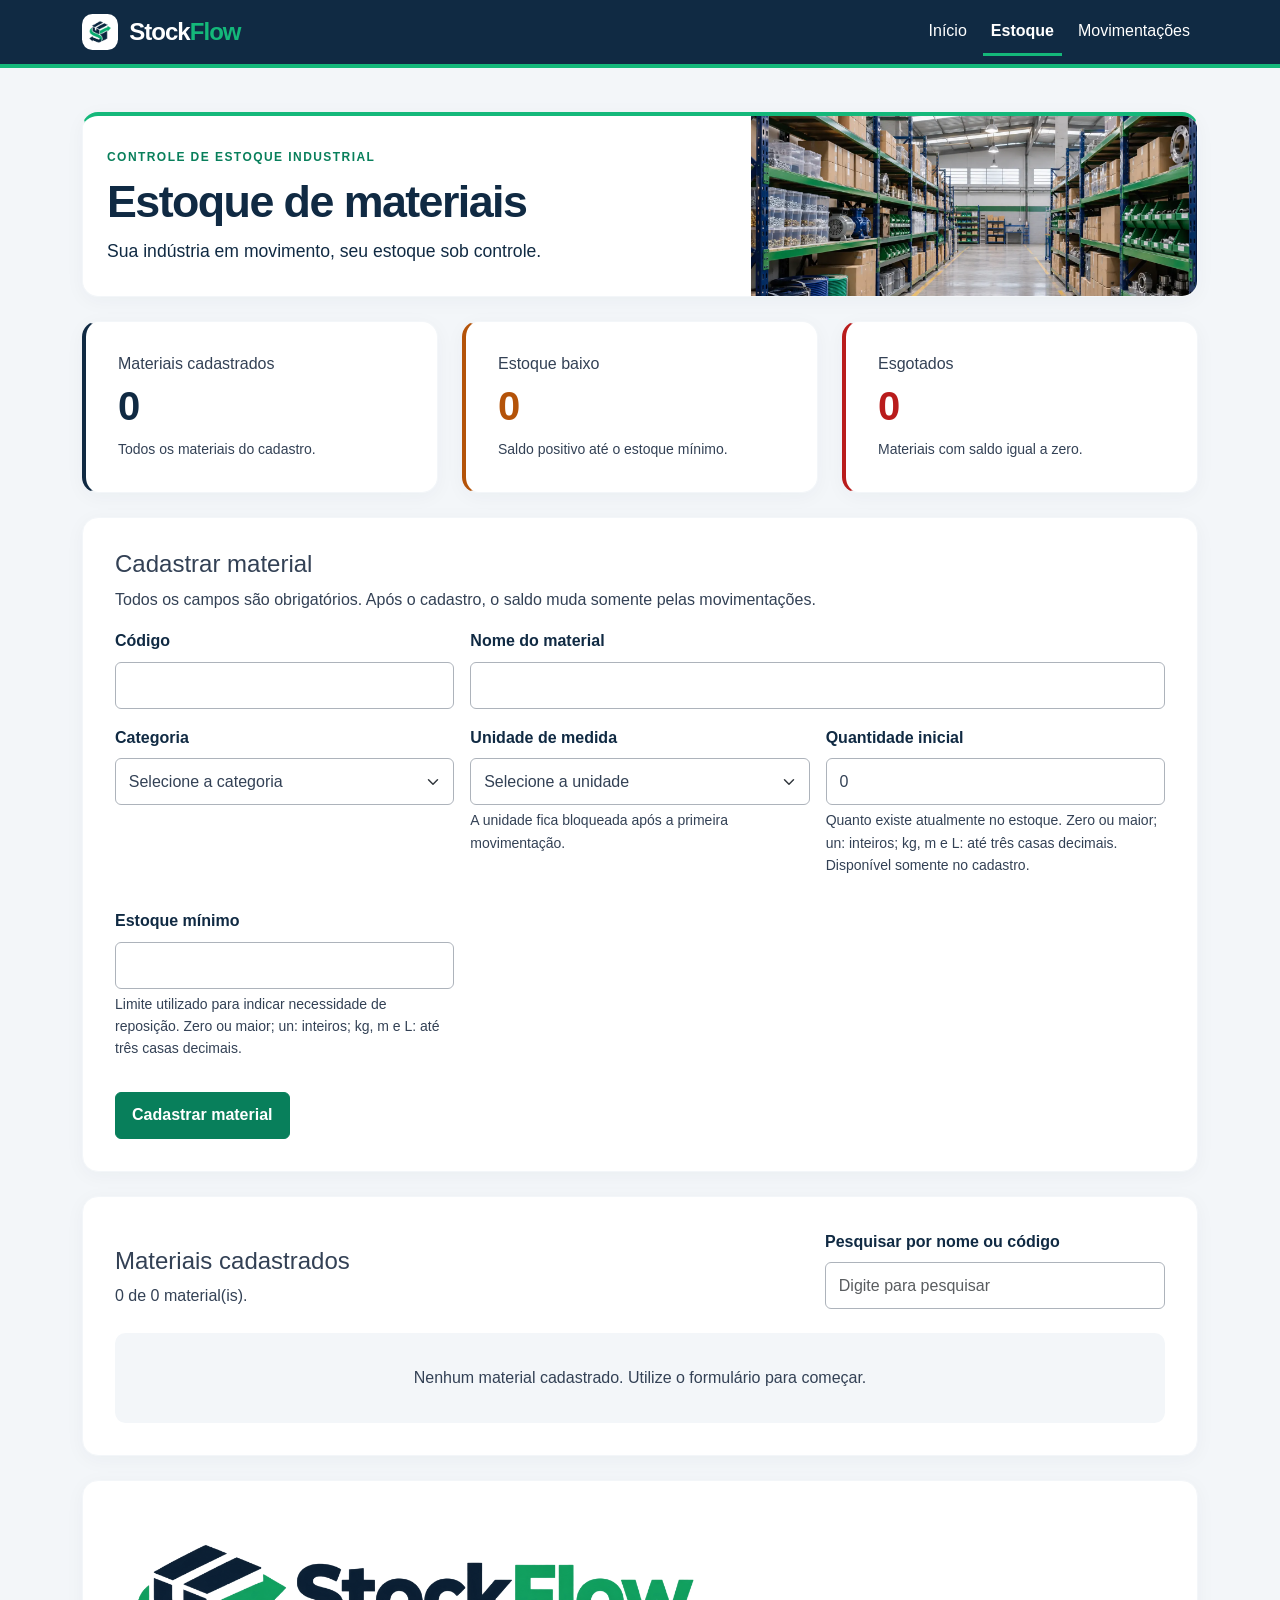
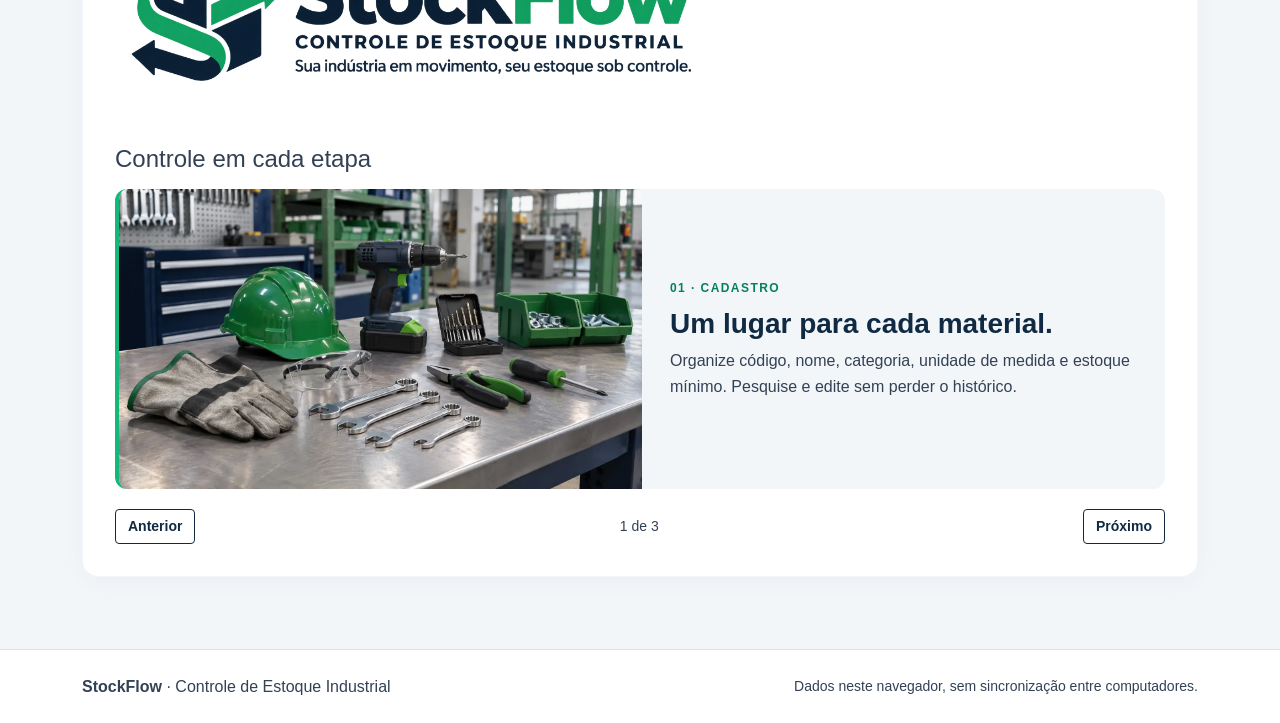
==== commit 3a63343d: "feat: integra pagina inicial ao StockFlow" ====
--- a/index.html
+++ b/index.html
@@ -13,11 +13,11 @@
 </head>
 <body>
     <a class="atalho-conteudo" href="#conteudo">Ir para o conteúdo</a>
-    <!-- Cabeçalho compartilhado: marca e navegação entre as duas páginas. -->
+    <!-- Cabeçalho compartilhado: marca e navegação entre as páginas. -->
     <header class="cabecalho">
         <nav class="navbar navbar-expand-md" data-bs-theme="dark" aria-label="Navegação principal">
             <div class="container">
-                <a class="navbar-brand marca" href="index.html" aria-label="StockFlow: página inicial">
+                <a class="navbar-brand marca" href="home.html" aria-label="StockFlow: página inicial">
                     <img src="images/symbol-stockflow.png" alt="" width="36" height="36">
                     <span>Stock<span class="marca-destaque">Flow</span></span>
                 </a>
@@ -26,6 +26,7 @@
                 </button>
                 <div class="collapse navbar-collapse" id="menu-principal">
                     <ul class="navbar-nav ms-auto gap-md-2">
+                        <li class="nav-item"><a class="nav-link" href="home.html">Início</a></li>
                         <li class="nav-item"><a class="nav-link active" aria-current="page" href="index.html">Estoque</a></li>
                         <li class="nav-item"><a class="nav-link" href="movements.html">Movimentações</a></li>
                     </ul>
--- a/style.css
+++ b/style.css
@@ -390,6 +390,34 @@
     transform: translateY(0);
 }
 
+/* Os ajustes da apresentação ficam restritos à página Início. */
+.abertura-inicio {
+    padding: clamp(1.5rem, 4vw, 3rem);
+    border-top: 4px solid var(--cor-destaque);
+}
+
+.abertura-inicio h1 {
+    max-width: 850px;
+}
+
+.descricao-inicio {
+    max-width: 760px;
+    margin: 1.25rem 0 1.5rem;
+    font-size: 1.1rem;
+}
+
+.pagina-inicio .imagem-recurso {
+    aspect-ratio: 1672 / 941;
+    min-height: 0;
+    align-self: center;
+}
+
+.pagina-inicio .link-recurso {
+    display: inline-block;
+    margin-top: 1rem;
+    font-weight: 600;
+}
+
 /* Abaixo de 768 px, o formulário ocupa uma coluna e o menu fica recolhido. */
 @media (max-width: 767.98px) {
     .conteudo-principal {
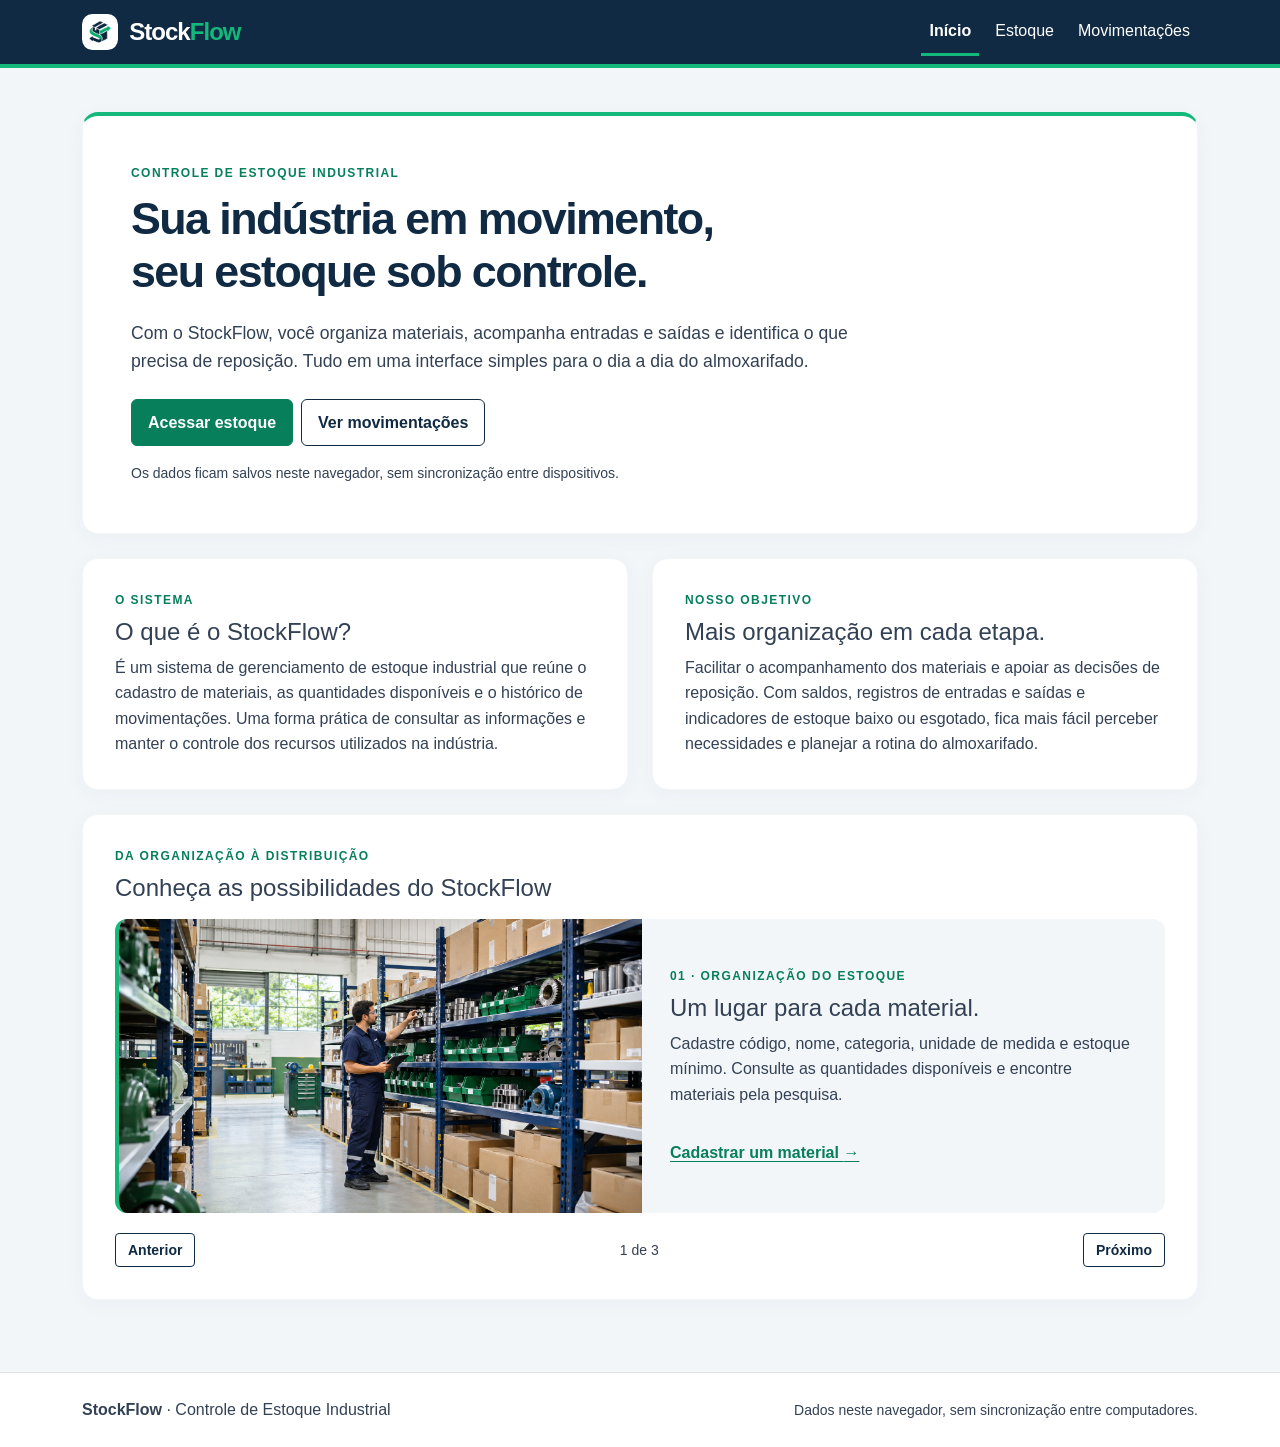
==== commit 53a2445b: "refactor: organiza codigo e usa index como pagina inicial" ====
--- a/index.html
+++ b/index.html
@@ -1,216 +1,239 @@
 <!DOCTYPE html>
 <html lang="pt-BR">
 <head>
+    <!-- Configurações da página e arquivos de estilo e comportamento. -->
     <meta charset="UTF-8">
     <meta name="viewport" content="width=device-width, initial-scale=1.0">
-    <meta name="description" content="StockFlow: acompanhe os materiais e as necessidades de reposição do estoque industrial.">
-    <title>Estoque | StockFlow</title>
+    <meta
+        name="description"
+        content="Conheça o StockFlow: organize materiais, acompanhe entradas e saídas e identifique necessidades de reposição no estoque industrial."
+    >
+    <title>Início | StockFlow</title>
     <link rel="icon" type="image/png" href="images/symbol-stockflow.png">
-    <link href="https://cdn.jsdelivr.net/npm/bootstrap@5.3.8/dist/css/bootstrap.min.css" rel="stylesheet" integrity="sha384-sRIl4kxILFvY47J16cr9ZwB07vP4J8+LH7qKQnuqkuIAvNWLzeN8tE5YBujZqJLB" crossorigin="anonymous">
+    <link
+        href="https://cdn.jsdelivr.net/npm/bootstrap@5.3.8/dist/css/bootstrap.min.css"
+        rel="stylesheet"
+        integrity="sha384-sRIl4kxILFvY47J16cr9ZwB07vP4J8+LH7qKQnuqkuIAvNWLzeN8tE5YBujZqJLB"
+        crossorigin="anonymous"
+    >
     <link rel="stylesheet" href="style.css">
-    <script src="https://cdn.jsdelivr.net/npm/bootstrap@5.3.8/dist/js/bootstrap.bundle.min.js" integrity="sha384-FKyoEForCGlyvwx9Hj09JcYn3nv7wiPVlz7YYwJrWVcXK/BmnVDxM+D2scQbITxI" crossorigin="anonymous" defer></script>
-    <script src="script.js" defer></script>
+    <script
+        src="https://cdn.jsdelivr.net/npm/bootstrap@5.3.8/dist/js/bootstrap.bundle.min.js"
+        integrity="sha384-FKyoEForCGlyvwx9Hj09JcYn3nv7wiPVlz7YYwJrWVcXK/BmnVDxM+D2scQbITxI"
+        crossorigin="anonymous"
+        defer
+    ></script>
+    <script src="home.js" defer></script>
 </head>
-<body>
+<body class="pagina-inicio">
     <a class="atalho-conteudo" href="#conteudo">Ir para o conteúdo</a>
-    <!-- Cabeçalho compartilhado: marca e navegação entre as páginas. -->
+    <!-- 1. Cabeçalho: marca e navegação entre as três páginas. -->
     <header class="cabecalho">
         <nav class="navbar navbar-expand-md" data-bs-theme="dark" aria-label="Navegação principal">
             <div class="container">
-                <a class="navbar-brand marca" href="home.html" aria-label="StockFlow: página inicial">
+                <a
+                    class="navbar-brand marca"
+                    href="index.html"
+                    aria-label="StockFlow: página inicial"
+                >
                     <img src="images/symbol-stockflow.png" alt="" width="36" height="36">
                     <span>Stock<span class="marca-destaque">Flow</span></span>
                 </a>
-                <button class="navbar-toggler" type="button" data-bs-toggle="collapse" data-bs-target="#menu-principal" aria-controls="menu-principal" aria-expanded="false" aria-label="Abrir ou fechar menu">
+                <button
+                    class="navbar-toggler"
+                    type="button"
+                    data-bs-toggle="collapse"
+                    data-bs-target="#menu-principal"
+                    aria-controls="menu-principal"
+                    aria-expanded="false"
+                    aria-label="Abrir ou fechar menu"
+                >
                     <span class="navbar-toggler-icon"></span>
                 </button>
                 <div class="collapse navbar-collapse" id="menu-principal">
                     <ul class="navbar-nav ms-auto gap-md-2">
-                        <li class="nav-item"><a class="nav-link" href="home.html">Início</a></li>
-                        <li class="nav-item"><a class="nav-link active" aria-current="page" href="index.html">Estoque</a></li>
-                        <li class="nav-item"><a class="nav-link" href="movements.html">Movimentações</a></li>
+                        <li class="nav-item">
+                            <a class="nav-link active" aria-current="page" href="index.html">Início</a>
+                        </li>
+                        <li class="nav-item">
+                            <a class="nav-link" href="estoque.html">Estoque</a>
+                        </li>
+                        <li class="nav-item">
+                            <a class="nav-link" href="movements.html">Movimentações</a>
+                        </li>
                     </ul>
                 </div>
             </div>
         </nav>
     </header>
     <main class="container conteudo-principal" id="conteudo" tabindex="-1">
-        <div class="mensagem mb-4" id="mensagem-sistema" role="alert" hidden></div>
-        <noscript><p class="mensagem mensagem-erro">Ative o JavaScript para utilizar os formulários e consultar o estoque. O menu em telas pequenas também depende de JavaScript.</p></noscript>
-        <section class="painel apresentacao mb-4" aria-labelledby="titulo-pagina">
-            <div class="texto-apresentacao">
-                <p class="identificador">Controle de estoque industrial</p>
-                <h1 id="titulo-pagina">Estoque de materiais</h1>
-                <p class="slogan mb-0">Sua indústria em movimento, seu estoque sob controle.</p>
-            </div>
-            <!-- Uma imagem compacta apresenta o contexto sem ocupar a área dos formulários. -->
-            <img class="imagem-apresentacao" src="images/warehouse.webp" alt="Corredor de um almoxarifado com materiais organizados em prateleiras." width="1600" height="900" decoding="async">
+        <!-- 2. Apresentação do sistema e atalhos de acesso. -->
+        <section class="painel abertura-inicio mb-4" aria-labelledby="titulo-pagina">
+            <p class="identificador">Controle de estoque industrial</p>
+            <h1 id="titulo-pagina">Sua indústria em movimento,<br>seu estoque sob controle.</h1>
+            <p class="descricao-inicio">
+                Com o StockFlow, você organiza materiais, acompanha entradas e saídas e identifica o
+                que precisa de reposição. Tudo em uma interface simples para o dia a dia do
+                almoxarifado.
+            </p>
+            <div class="d-flex gap-2 flex-wrap">
+                <a class="btn btn-primary" href="estoque.html">Acessar estoque</a>
+                <a class="btn btn-outline-primary" href="movements.html">Ver movimentações</a>
+            </div>
+            <p class="small texto-secundario mt-3 mb-0">
+                Os dados ficam salvos neste navegador, sem sincronização entre dispositivos.
+            </p>
         </section>
-        <section class="row g-4 mb-4" aria-label="Indicadores de materiais">
-            <div class="col-md-4">
-                <article class="painel indicador h-100">
-                    <h2 class="h6">Materiais cadastrados</h2>
-                    <p class="valor-indicador" id="total-materiais">0</p>
-                    <p class="small mb-0">Todos os materiais do cadastro.</p>
-                </article>
-            </div>
-            <div class="col-md-4">
-                <article class="painel indicador indicador-alerta h-100">
-                    <h2 class="h6">Estoque baixo</h2>
-                    <p class="valor-indicador" id="total-baixos">0</p>
-                    <p class="small mb-0">Saldo positivo até o estoque mínimo.</p>
-                </article>
-            </div>
-            <div class="col-md-4">
-                <article class="painel indicador indicador-erro h-100">
-                    <h2 class="h6">Esgotados</h2>
-                    <p class="valor-indicador" id="total-esgotados">0</p>
-                    <p class="small mb-0">Materiais com saldo igual a zero.</p>
-                </article>
-            </div>
-        </section>
-        <section class="painel mb-4" id="cadastro" aria-labelledby="titulo-cadastro">
-            <h2 class="h4" id="titulo-cadastro">Cadastrar material</h2>
-            <p class="texto-secundario">Todos os campos são obrigatórios. Após o cadastro, o saldo muda somente pelas movimentações.</p>
-            <!-- novalidate deixa as mensagens de validação sob controle do script.js. -->
-            <form id="formulario-material" novalidate>
-                <fieldset id="campos-material">
-                    <legend class="visually-hidden">Dados cadastrais do material</legend>
-                    <div class="row g-3">
-                        <div class="col-md-4">
-                            <label class="form-label" for="codigo-material">Código</label>
-                            <input class="form-control" id="codigo-material" name="codigo" type="text" maxlength="40" required>
-                        </div>
-                        <div class="col-md-8">
-                            <label class="form-label" for="nome-material">Nome do material</label>
-                            <input class="form-control" id="nome-material" name="nome" type="text" maxlength="120" required>
-                        </div>
-                        <div class="col-md-4">
-                            <label class="form-label" for="categoria-material">Categoria</label>
-                            <select class="form-select" id="categoria-material" name="categoria" required>
-                                <option value="">Selecione a categoria</option>
-                                <option value="materia-prima">Matérias-primas</option>
-                                <option value="componentes">Peças e componentes</option>
-                                <option value="ferramentas">Ferramentas e acessórios</option>
-                                <option value="seguranca">EPI e segurança</option>
-                                <option value="eletricos">Materiais elétricos</option>
-                                <option value="hidraulicos">Materiais hidráulicos e pneumáticos</option>
-                                <option value="limpeza">Limpeza e higiene</option>
-                                <option value="manutencao">Lubrificantes e produtos de manutenção</option>
-                                <option value="embalagens">Embalagens</option>
-                                <option value="escritorio">Materiais de escritório</option>
-                                <option value="consumo">Materiais de consumo</option>
-                                <option value="outros">Outros</option>
-                            </select>
-                        </div>
-                        <div class="col-md-4">
-                            <label class="form-label" for="unidade-material">Unidade de medida</label>
-                            <select class="form-select" id="unidade-material" name="unidade" aria-describedby="ajuda-unidade" required>
-                                <option value="">Selecione a unidade</option>
-                                <option value="un">Unidade (un)</option>
-                                <option value="kg">Quilograma (kg)</option>
-                                <option value="m">Metro (m)</option>
-                                <option value="l">Litro (L)</option>
-                            </select>
-                            <p class="form-text" id="ajuda-unidade">A unidade fica bloqueada após a primeira movimentação.</p>
-                        </div>
-                        <div class="col-md-4">
-                            <label class="form-label" for="inicial-material">Quantidade inicial</label>
-                            <input class="form-control" id="inicial-material" name="quantidadeInicial" type="text" inputmode="decimal" maxlength="24" value="0" aria-describedby="ajuda-inicial" required>
-                            <p class="form-text" id="ajuda-inicial">Quanto existe atualmente no estoque. Zero ou maior; un: inteiros; kg, m e L: até três casas decimais. Disponível somente no cadastro.</p>
-                        </div>
-                        <div class="col-md-4">
-                            <label class="form-label" for="minimo-material">Estoque mínimo</label>
-                            <input class="form-control" id="minimo-material" name="estoqueMinimo" type="text" inputmode="decimal" maxlength="24" aria-describedby="ajuda-minimo" required>
-                            <p class="form-text" id="ajuda-minimo">Limite utilizado para indicar necessidade de reposição. Zero ou maior; un: inteiros; kg, m e L: até três casas decimais.</p>
-                        </div>
-                    </div>
-                    <p class="mensagem mensagem-erro mt-3" id="erro-material" role="alert" hidden></p>
-                    <div class="d-flex gap-2 flex-wrap mt-3">
-                        <button class="btn btn-primary" id="salvar-material" type="submit">Cadastrar material</button>
-                        <button class="btn btn-outline-primary" id="cancelar-edicao" type="button" hidden>Cancelar edição</button>
-                    </div>
-                </fieldset>
-            </form>
-        </section>
-        <section class="painel mb-4" aria-labelledby="titulo-lista">
-            <div class="cabecalho-painel">
-                <div>
-                    <h2 class="h4" id="titulo-lista">Materiais cadastrados</h2>
-                    <p class="texto-secundario mb-0" id="resumo-materiais" role="status"></p>
-                </div>
-                <div class="campo-pesquisa">
-                    <label class="form-label" for="pesquisa-material">Pesquisar por nome ou código</label>
-                    <input class="form-control" id="pesquisa-material" type="search" placeholder="Digite para pesquisar" autocomplete="off">
-                </div>
-            </div>
-            <p class="estado-vazio" id="vazio-materiais">Nenhum material cadastrado. Utilize o formulário para começar.</p>
-            <!-- Em telas pequenas, a rolagem fica somente na tabela. -->
-            <div class="table-responsive" id="tabela-materiais" role="region" aria-label="Materiais cadastrados; role horizontalmente em telas pequenas" tabindex="0" hidden>
-                <table class="table align-middle mb-0">
-                    <caption class="visually-hidden">Cadastro de materiais com saldo, estoque mínimo e situação.</caption>
-                    <thead>
-                        <tr>
-                            <th scope="col">Código</th>
-                            <th scope="col">Material</th>
-                            <th scope="col">Categoria</th>
-                            <th scope="col">Unidade</th>
-                            <th scope="col" class="text-end">Mínimo</th>
-                            <th scope="col" class="text-end">Saldo</th>
-                            <th scope="col">Situação</th>
-                            <th scope="col">Ação</th>
-                        </tr>
-                    </thead>
-                    <tbody id="lista-materiais"></tbody>
-                </table>
-            </div>
-        </section>
+        <!-- 3. Descrição do sistema e do seu objetivo. -->
+        <div class="row g-4 mb-4">
+            <div class="col-md-6">
+                <section class="painel h-100" aria-labelledby="titulo-sistema">
+                    <p class="identificador">O sistema</p>
+                    <h2 class="h4" id="titulo-sistema">O que é o StockFlow?</h2>
+                    <p class="mb-0">
+                        É um sistema de gerenciamento de estoque industrial que reúne o cadastro de
+                        materiais, as quantidades disponíveis e o histórico de movimentações. Uma
+                        forma prática de consultar as informações e manter o controle dos recursos
+                        utilizados na indústria.
+                    </p>
+                </section>
+            </div>
+            <div class="col-md-6">
+                <section class="painel h-100" aria-labelledby="titulo-objetivo">
+                    <p class="identificador">Nosso objetivo</p>
+                    <h2 class="h4" id="titulo-objetivo">Mais organização em cada etapa.</h2>
+                    <p class="mb-0">
+                        Facilitar o acompanhamento dos materiais e apoiar as decisões de reposição.
+                        Com saldos, registros de entradas e saídas e indicadores de estoque baixo ou
+                        esgotado, fica mais fácil perceber necessidades e planejar a rotina do
+                        almoxarifado.
+                    </p>
+                </section>
+            </div>
+        </div>
+        <!-- 4. Carrossel: cada carousel-item representa um slide. -->
         <section class="painel mb-4" aria-labelledby="titulo-recursos">
-            <img class="logomarca-completa" src="images/logo-stockflow.png" alt="StockFlow — Controle de Estoque Industrial. Sua indústria em movimento, seu estoque sob controle.">
-            <h2 class="h4 mb-3" id="titulo-recursos">Controle em cada etapa</h2>
-            <!-- O Bootstrap cuida dos slides; os botões permitem avanço manual. -->
-            <div class="carousel slide" id="carrossel-recursos" role="region" aria-roledescription="carrossel" aria-label="Recursos do StockFlow">
+            <p class="identificador">Da organização à distribuição</p>
+            <h2 class="h4 mb-3" id="titulo-recursos">Conheça as possibilidades do StockFlow</h2>
+            <noscript><p class="texto-secundario">Ative o JavaScript para navegar pelo carrossel e abrir o menu em telas pequenas.</p></noscript>
+            <div
+                class="carousel slide"
+                id="carrossel-recursos"
+                role="region"
+                aria-roledescription="carrossel"
+                aria-label="Recursos do StockFlow"
+            >
                 <div class="carousel-inner">
-                    <div class="carousel-item active" role="group" aria-roledescription="slide" aria-label="1 de 3: cadastro">
+                    <div
+                        class="carousel-item active"
+                        role="group"
+                        aria-roledescription="slide"
+                        aria-label="1 de 3: organização do estoque"
+                    >
                         <div class="slide-recurso">
-                            <!-- WebP deixa a imagem leve; o texto fica separado para facilitar a leitura. -->
-                            <img class="imagem-recurso" src="images/tools-ppe.webp" alt="Ferramentas, peças e equipamentos de proteção organizados em uma bancada." width="1600" height="900" loading="lazy" decoding="async">
+                            <img
+                                class="imagem-recurso"
+                                src="images/conferencia-estoque.png"
+                                alt="Profissional conferindo componentes nas prateleiras de um almoxarifado industrial."
+                                width="1672"
+                                height="941"
+                                decoding="async"
+                            >
                             <div class="texto-recurso">
-                                <p class="identificador">01 · Cadastro</p>
-                                <h3>Um lugar para cada material.</h3>
-                                <p>Organize código, nome, categoria, unidade de medida e estoque mínimo. Pesquise e edite sem perder o histórico.</p>
+                                <p class="identificador">01 · Organização do estoque</p>
+                                <h3 class="h4">Um lugar para cada material.</h3>
+                                <p>
+                                    Cadastre código, nome, categoria, unidade de medida e estoque
+                                    mínimo. Consulte as quantidades disponíveis e encontre materiais
+                                    pela pesquisa.
+                                </p>
+                                <a class="link-recurso" href="estoque.html#cadastro">Cadastrar um material <span aria-hidden="true">→</span></a>
                             </div>
                         </div>
                     </div>
-                    <div class="carousel-item" role="group" aria-roledescription="slide" aria-label="2 de 3: movimentações">
+                    <div
+                        class="carousel-item"
+                        role="group"
+                        aria-roledescription="slide"
+                        aria-label="2 de 3: recebimento de materiais"
+                    >
                         <div class="slide-recurso">
-                            <img class="imagem-recurso" src="images/dispatch.webp" alt="Conferência de caixas e componentes em uma bancada de recebimento e expedição." width="1600" height="900" loading="lazy" decoding="async">
+                            <img
+                                class="imagem-recurso"
+                                src="images/conferencia-recebimento.png"
+                                alt="Profissional conferindo rolamentos e peças recebidos em uma caixa sobre a bancada."
+                                width="1672"
+                                height="941"
+                                loading="lazy"
+                                decoding="async"
+                            >
                             <div class="texto-recurso">
-                                <p class="identificador">02 · Movimentações</p>
-                                <h3>Saiba o que entra e o que sai.</h3>
-                                <p>Registre quantidades com data e hora automáticas. Saídas acima do saldo são bloqueadas para manter o estoque consistente.</p>
+                                <p class="identificador">02 · Recebimento de materiais</p>
+                                <h3 class="h4">Cada entrada registrada.</h3>
+                                <p>
+                                    Depois da conferência dos materiais, registre a entrada para
+                                    atualizar o saldo. O histórico guarda a quantidade, a data, a
+                                    hora e uma observação opcional.
+                                </p>
+                                <a class="link-recurso" href="movements.html">Registrar uma entrada <span aria-hidden="true">→</span></a>
                             </div>
                         </div>
                     </div>
-                    <div class="carousel-item" role="group" aria-roledescription="slide" aria-label="3 de 3: alertas">
+                    <div
+                        class="carousel-item"
+                        role="group"
+                        aria-roledescription="slide"
+                        aria-label="3 de 3: distribuição de materiais"
+                    >
                         <div class="slide-recurso">
-                            <img class="imagem-recurso" src="images/replenishment.webp" alt="Caixas de peças com diferentes quantidades, incluindo uma com poucas unidades para reposição." width="1600" height="900" loading="lazy" decoding="async">
+                            <img
+                                class="imagem-recurso"
+                                src="images/distribuicao-materiais.png"
+                                alt="Dois profissionais entregando uma caixa de componentes no almoxarifado da fábrica."
+                                width="1672"
+                                height="941"
+                                loading="lazy"
+                                decoding="async"
+                            >
                             <div class="texto-recurso">
-                                <p class="identificador">03 · Alertas</p>
-                                <h3>Reposição no momento certo.</h3>
-                                <p>Identifique materiais esgotados ou com estoque baixo na tabela de materiais. Cada situação combina texto e cor para facilitar a leitura.</p>
+                                <p class="identificador">03 · Distribuição de materiais</p>
+                                <h3 class="h4">Acompanhe o que sai do estoque.</h3>
+                                <p>
+                                    Registre as saídas para acompanhar o uso dos materiais. O
+                                    sistema bloqueia quantidades acima do saldo disponível e indica
+                                    itens com estoque baixo ou esgotado.
+                                </p>
+                                <a class="link-recurso" href="movements.html">Registrar uma saída <span aria-hidden="true">→</span></a>
                             </div>
                         </div>
                     </div>
                 </div>
                 <div class="controles-carrossel">
-                    <button class="btn btn-outline-primary btn-sm" type="button" data-bs-target="#carrossel-recursos" data-bs-slide="prev">Anterior</button>
-                    <p class="small mb-0" id="status-carrossel" aria-live="polite" aria-atomic="true">1 de 3</p>
-                    <button class="btn btn-outline-primary btn-sm" type="button" data-bs-target="#carrossel-recursos" data-bs-slide="next">Próximo</button>
+                    <button
+                        class="btn btn-outline-primary btn-sm"
+                        type="button"
+                        data-bs-target="#carrossel-recursos"
+                        data-bs-slide="prev"
+                    >Anterior</button>
+                    <p
+                        class="small mb-0"
+                        id="status-carrossel"
+                        aria-live="polite"
+                        aria-atomic="true"
+                    >
+                        1 de 3
+                    </p>
+                    <button
+                        class="btn btn-outline-primary btn-sm"
+                        type="button"
+                        data-bs-target="#carrossel-recursos"
+                        data-bs-slide="next"
+                    >Próximo</button>
                 </div>
             </div>
         </section>
     </main>
+    <!-- 5. Rodapé: identificação do sistema e aviso sobre os dados locais. -->
     <footer class="rodape">
         <div class="container rodape-conteudo">
             <p class="mb-0"><strong>StockFlow</strong> · Controle de Estoque Industrial</p>
--- a/style.css
+++ b/style.css
@@ -1,4 +1,11 @@
-/* Paleta compartilhada: altere aqui para atualizar as cores do sistema. */
+/*
+ * STOCKFLOW — ESTILOS COMPARTILHADOS
+ * As seções agrupam os estilos de cada parte da interface.
+ * Os ajustes para celular ficam no final, dentro do @media.
+ */
+
+/* 1. CORES, TIPOGRAFIA E ESTILOS GERAIS */
+/* As variáveis abaixo mantêm a mesma paleta em todas as páginas. */
 :root {
     --cor-primaria: #102A43;
     --cor-destaque: #14B87A;
@@ -57,6 +64,7 @@
     outline-offset: 4px;
 }
 
+/* 2. CABEÇALHO, MARCA E NAVEGAÇÃO */
 .cabecalho {
     background-color: var(--cor-primaria);
     border-bottom: 4px solid var(--cor-destaque);
@@ -109,6 +117,7 @@
     outline-color: var(--cor-superficie);
 }
 
+/* 3. PAINÉIS E APRESENTAÇÃO DAS PÁGINAS */
 .conteudo-principal {
     padding-top: 2.75rem;
     padding-bottom: 3rem;
@@ -163,6 +172,7 @@
     color: var(--cor-texto);
 }
 
+/* 4. BOTÕES E LOGOMARCA */
 .btn-primary {
     --bs-btn-bg: var(--cor-botao);
     --bs-btn-border-color: var(--cor-botao);
@@ -199,6 +209,7 @@
 }
 
 
+/* 5. MENSAGENS, PESQUISA, TABELAS E FORMULÁRIOS */
 /* Mensagens e situações combinam texto com cor. */
 .mensagem {
     padding: 1rem 1.25rem;
@@ -299,6 +310,7 @@
     box-shadow: 0 0 0 0.2rem color-mix(in srgb, var(--cor-botao) 18%, transparent);
 }
 
+/* 6. RODAPÉ E INDICADORES DO ESTOQUE */
 .rodape {
     padding: 1.5rem 0;
     background-color: var(--cor-superficie);
@@ -333,6 +345,7 @@
     color: var(--cor-erro);
 }
 
+/* 7. CARROSSEL E ATALHO DE ACESSIBILIDADE */
 /* No computador, imagem e texto ficam lado a lado, sem texto sobre a fotografia. */
 .slide-recurso {
     display: grid;
@@ -390,6 +403,7 @@
     transform: translateY(0);
 }
 
+/* 8. ESTILOS ESPECÍFICOS DA PÁGINA INÍCIO */
 /* Os ajustes da apresentação ficam restritos à página Início. */
 .abertura-inicio {
     padding: clamp(1.5rem, 4vw, 3rem);
@@ -418,6 +432,7 @@
     font-weight: 600;
 }
 
+/* 9. RESPONSIVIDADE: AJUSTES PARA TELAS MENORES */
 /* Abaixo de 768 px, o formulário ocupa uma coluna e o menu fica recolhido. */
 @media (max-width: 767.98px) {
     .conteudo-principal {
